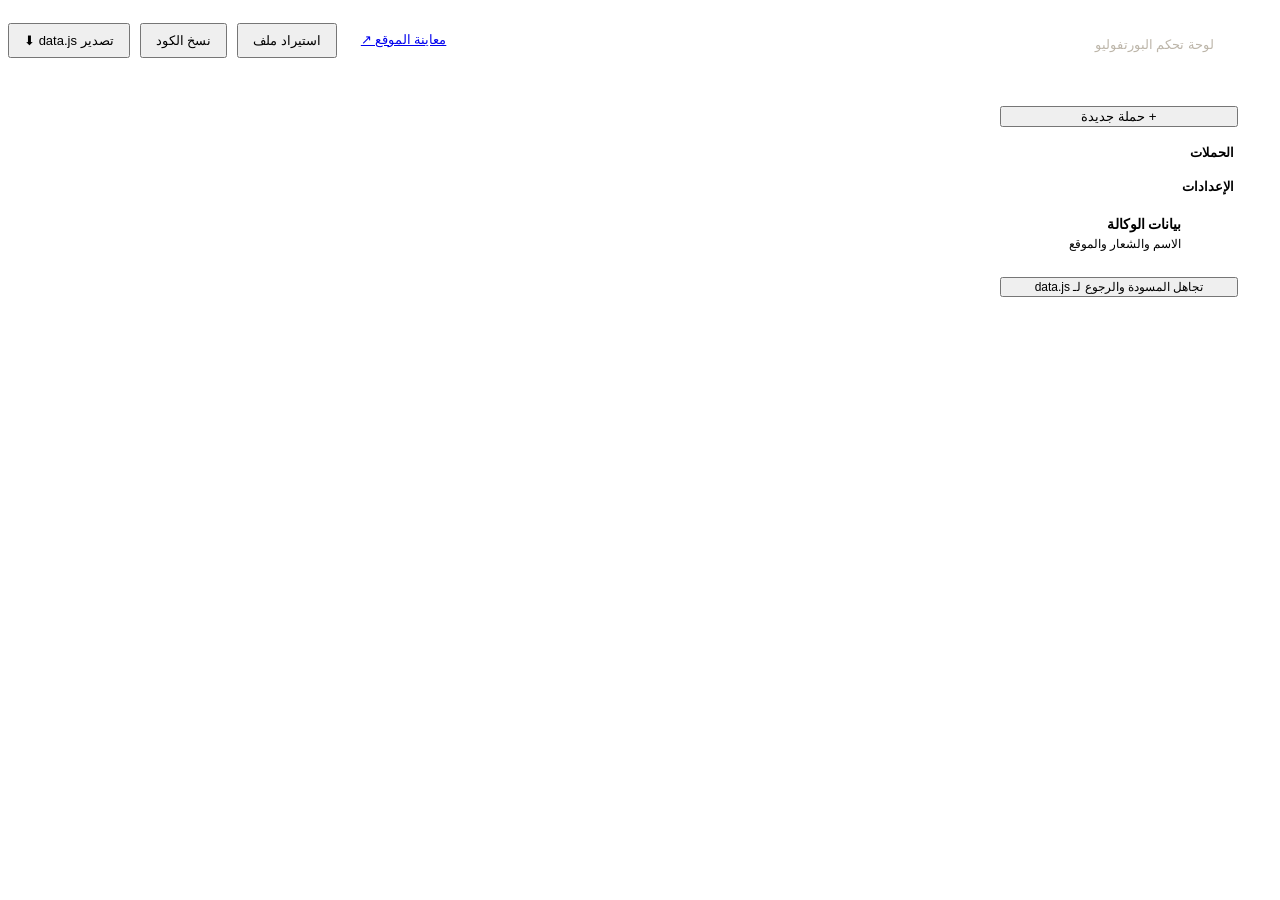
==== admin.html @ c46ef1b4 "Add files via upload" ====
<!DOCTYPE html>
<html lang="ar" dir="rtl">
<head>
<meta charset="utf-8">
<meta name="viewport" content="width=device-width, initial-scale=1">
<meta name="robots" content="noindex">
<title>لوحة تحكم البورتفوليو — ملاذ</title>
<link href="https://fonts.googleapis.com/css2?family=Alexandria:wght@400;600;800;900&family=IBM+Plex+Sans+Arabic:wght@400;500;600&display=swap" rel="stylesheet">
<link rel="stylesheet" href="assets/style.css">
<style>
body{background:var(--surface)}
.abar{position:sticky;top:0;z-index:30;background:var(--black);color:#fff}
.abar .wrap{display:flex;align-items:center;gap:10px;height:64px;flex-wrap:wrap;max-width:1500px}
.abar .logo{font-size:26px;color:#fff;margin-inline-end:auto}
.abar .logo small{font-family:var(--fb);font-weight:400;font-size:13px;color:#bdb6aa;margin-inline-start:10px}
.abar .btn{padding:8px 14px;font-size:13px}
.save{font-size:12px;color:#9be39c}
.lay{display:grid;grid-template-columns:270px minmax(0,1fr);gap:18px;max-width:1500px;margin:18px auto;padding:0 18px}
.ed{min-width:0}
.side,.ed{background:#fff;border:1px solid var(--line);border-radius:18px;padding:16px}
.side{align-self:start;position:sticky;top:82px;max-height:calc(100vh - 100px);overflow:auto}
.side h4{font-size:13px;color:var(--muted);margin:6px 4px 10px}
.citem{display:flex;align-items:center;gap:10px;padding:10px;border-radius:12px;cursor:pointer;border:1px solid transparent}
.citem:hover{background:var(--bg)}
.citem.on{border-color:var(--gold);background:var(--gold-l)}
.citem .blogo{width:36px;height:36px;border-radius:10px}
.citem .blogo span{font-size:16px}
.citem b{display:block;font-size:14px;line-height:1.3}
.citem small{color:var(--muted);font-size:12px}
.citem.hid{opacity:.5}
fieldset{border:0;margin-bottom:18px;min-width:0}
legend{font-family:var(--fd);font-weight:800;font-size:18px;margin-bottom:10px}
.fg{display:grid;grid-template-columns:repeat(auto-fill,minmax(220px,1fr));gap:12px}
label.f{display:flex;flex-direction:column;gap:5px;font-size:13px;color:var(--ink2)}
label.f.wide{grid-column:1/-1}
input.i,textarea.i,select.i{font:inherit;font-size:14px;border:1px solid var(--line2);border-radius:10px;padding:9px 11px;background:#fff;color:var(--ink);width:100%}
input.i:focus,textarea.i:focus{outline:2px solid var(--gold);border-color:var(--gold)}
textarea.i{min-height:80px;resize:vertical}
.ltr-i{direction:ltr;text-align:left}
.logo-up{display:flex;gap:12px;align-items:center}
.logo-up .blogo{width:72px;height:72px}
.hint{font-size:12px;color:var(--muted)}
.ctab{overflow:auto;border:1px solid var(--line);border-radius:12px}
.ctab table{font-size:13px}
.ctab th{background:var(--black);color:#ddd;cursor:default;font-size:12px;padding:9px 8px}
.ctab td{padding:5px 4px;border-top:1px solid var(--line)}
.ctab input{font:inherit;font-size:13px;border:1px solid transparent;border-radius:7px;padding:6px 7px;width:100%;background:transparent;min-width:60px}
.ctab input:hover{border-color:var(--line2)}
.ctab input:focus{border-color:var(--gold);background:#fff;outline:0}
.ctab input.url{min-width:250px;direction:ltr}
.ctab input.n{min-width:78px;direction:ltr;text-align:right}
.ctab input.u{min-width:120px;direction:ltr}
.ctab input.note{min-width:200px}
.ctab tr.dup td{background:#fff4e5}
.ic-b{border:0;background:none;width:28px;height:28px;border-radius:7px;color:var(--muted)}
.ic-b:hover{background:var(--bg);color:var(--ink)}
.ic-b.del:hover{background:#fde8e8;color:#c62828}
.row-acts{display:flex;gap:8px;flex-wrap:wrap;margin-top:12px}
.warn{background:#fff4e5;border:1px solid #f5c87a;color:#7a4d00;border-radius:12px;padding:10px 14px;font-size:13px;margin-bottom:12px}
.dlg{position:fixed;inset:0;background:rgba(0,0,0,.5);display:none;align-items:center;justify-content:center;z-index:60;padding:20px}
.dlg.open{display:flex}
.dlg .box{background:#fff;border-radius:18px;padding:22px;width:min(720px,100%);max-height:90vh;overflow:auto}
.dlg h3{margin-bottom:8px}
@media(max-width:900px){.lay{grid-template-columns:1fr}.side{position:static;max-height:none}}
</style>
</head>
<body>
<div class="abar"><div class="wrap">
  <div class="logo">مَلاذ<i>.</i><small>لوحة تحكم البورتفوليو</small></div>
  <span class="save" id="saved"></span>
  <a class="btn" href="index.html" target="_blank">معاينة الموقع ↗</a>
  <button class="btn" id="imp">استيراد ملف</button>
  <button class="btn" id="copy">نسخ الكود</button>
  <button class="btn gold" id="exp">تصدير data.js ⬇</button>
  <input type="file" id="impf" accept=".js,.json" hidden>
</div></div>

<div class="lay">
  <aside class="side">
    <button class="btn dark" id="add" style="width:100%;justify-content:center;margin-bottom:12px">+ حملة جديدة</button>
    <h4>الحملات</h4>
    <div id="clist"></div>
    <h4 style="margin-top:18px">الإعدادات</h4>
    <div class="citem" id="agencyItem"><div class="blogo" style="background:var(--black)"><span style="color:#fff">م</span></div><div><b>بيانات الوكالة</b><small>الاسم والشعار والموقع</small></div></div>
    <button class="btn" id="reset" style="width:100%;justify-content:center;margin-top:14px;font-size:12px">تجاهل المسودة والرجوع لـ data.js</button>
  </aside>
  <main class="ed" id="ed"></main>
</div>

<div class="dlg" id="bulk"><div class="box">
  <h3>إضافة تغطيات بالجملة</h3>
  <p class="hint">الصق لينكات (كل لينك في سطر، أو انسخ عمود من الشيت). أو الصق صفوف من الشيت بالترتيب ده:<br><span class="ltr">url · username · followers · views · likes · comments · saves · note</span></p>
  <textarea class="i ltr-i" id="bulkT" style="min-height:200px;margin:10px 0"></textarea>
  <div class="row-acts"><button class="btn gold" id="bulkOk">إضافة</button><button class="btn" id="bulkNo">إلغاء</button></div>
</div></div>

<script src="data.js"></script>
<script src="assets/core.js"></script>
<script>
(function(){
const M = MZ, E = M.esc;
let { data } = M.loadData();
data = JSON.parse(JSON.stringify(data));
data.agency = data.agency || {}; data.campaigns = data.campaigns || [];
let sel = data.campaigns.length ? 0 : -1;   // -1 = agency settings
const $ = s => document.querySelector(s);

/* ---------- persistence ---------- */
let tmr;
function save(){
  clearTimeout(tmr);
  tmr = setTimeout(()=>{
    try{ localStorage.setItem(M.DRAFT_KEY, JSON.stringify(data)); $("#saved").textContent = "✓ اتحفظ كمسودة " + new Date().toLocaleTimeString("en-GB",{hour:"2-digit",minute:"2-digit"}); }
    catch(e){ $("#saved").textContent = "⚠ المساحة امتلأت — صدّر الملف"; }
  }, 300);
}
function exportText(){
  return "/* بيانات بورتفوليو ملاذ — اتولّد من admin.html في " + new Date().toISOString().slice(0,10) + " */\nwindow.PORTFOLIO = " + JSON.stringify(data, null, 2) + ";\n";
}
$("#exp").onclick = () => {
  const b = new Blob([exportText()], {type:"text/javascript"});
  const a = document.createElement("a"); a.href = URL.createObjectURL(b); a.download = "data.js"; document.body.appendChild(a); a.click(); a.remove();
  setTimeout(()=>URL.revokeObjectURL(a.href), 2000);
};
$("#copy").onclick = () => navigator.clipboard.writeText(exportText()).then(()=>$("#saved").textContent="✓ اتنسخ الكود").catch(()=>alert("انسخ يدويًا من التصدير"));
$("#imp").onclick = () => $("#impf").click();
$("#impf").onchange = e => {
  const f = e.target.files[0]; if(!f) return;
  f.text().then(t=>{
    try{
      const j = t.trim().startsWith("{") ? JSON.parse(t) : JSON.parse(t.slice(t.indexOf("{"), t.lastIndexOf("}")+1));
      if(!j.campaigns) throw 0;
      data = j; sel = data.campaigns.length ? 0 : -1; save(); render();
    }catch(_){ alert("الملف مش بصيغة data.js صحيحة"); }
  });
};
$("#reset").onclick = () => { if(confirm("هتمسح كل التعديلات اللي مش متصدّرة. متأكد؟")){ try{localStorage.removeItem(M.DRAFT_KEY)}catch(e){} location.reload(); } };

/* ---------- helpers ---------- */
const slug = s => (String(s||"").toLowerCase().replace(/[^a-z0-9]+/g,"-").replace(/^-|-$/g,"") || "c") ;
function uniqId(base){ let id = slug(base), n = 2; while(data.campaigns.some(c=>c.id===id)) id = slug(base)+"-"+(n++); return id; }
const logoHTML = c => { const s = M.safeUrl(c.logo); return s ? `<div class="blogo"><img src="${E(s)}"></div>` : `<div class="blogo ph"><span>${E((c.brand||"?")[0].toUpperCase())}</span></div>`; };
function allUrls(){ const m = {}; data.campaigns.forEach((c,ci)=>(c.coverages||[]).forEach(v=>{ const k=normUrl(v.url); if(k){ (m[k]=m[k]||[]).push(c.brand||c.id); } })); return m; }
function normUrl(u){ const L = M.parseLink(u); return L.id ? L.platform+":"+L.id : (u||"").trim().replace(/\/+$/,"").toLowerCase(); }
function resizeImage(file){
  return new Promise((res,rej)=>{
    if(file.type === "image/svg+xml"){ const r = new FileReader(); r.onload=()=>res(r.result); r.onerror=rej; r.readAsDataURL(file); return; }
    const img = new Image(), url = URL.createObjectURL(file);
    img.onload = () => { const max = 320, s = Math.min(1, max/Math.max(img.width,img.height)); const cv = document.createElement("canvas"); cv.width = Math.round(img.width*s); cv.height = Math.round(img.height*s); cv.getContext("2d").drawImage(img,0,0,cv.width,cv.height); let d = cv.toDataURL("image/webp",.9); if(!d.startsWith("data:image/webp")) d = cv.toDataURL("image/png"); URL.revokeObjectURL(url); res(d); };
    img.onerror = rej; img.src = url;
  });
}

/* ---------- sidebar ---------- */
function renderSide(){
  $("#clist").innerHTML = data.campaigns.map((c,i)=>`<div class="citem ${i===sel?"on":""} ${c.hidden?"hid":""}" data-i="${i}">${logoHTML(c)}<div><b>${E(c.title||c.brand||"بدون اسم")}</b><small>${E(c.brand||"")} · ${(c.coverages||[]).length} تغطية${c.hidden?" · مخفية":""}</small></div></div>`).join("") || '<p class="hint" style="padding:8px">لا توجد حملات</p>';
  document.querySelectorAll("#clist .citem").forEach(el=>el.onclick=()=>{ sel = +el.dataset.i; render(); });
  $("#agencyItem").classList.toggle("on", sel===-1);
}
$("#agencyItem").onclick = () => { sel = -1; render(); };
$("#add").onclick = () => {
  const c = { id: uniqId("campaign"), brand:"", title:"حملة جديدة", type:"حملة مشاهير", logo:"", brandUrl:"", city:"", date:"", description:"", totals:null, coverages:[] };
  data.campaigns.unshift(c); sel = 0; save(); render();
  setTimeout(()=>{ const b = document.querySelector('[data-k="brand"]'); if(b) b.focus(); }, 50);
};

/* ---------- editors ---------- */
function field(k, label, val, opts={}){
  const t = opts.area ? `<textarea class="i" data-k="${k}">${E(val||"")}</textarea>` : `<input class="i ${opts.ltr?"ltr-i":""}" data-k="${k}" type="${opts.type||"text"}" value="${E(val??"")}" ${opts.list?`list="${opts.list}"`:""} placeholder="${E(opts.ph||"")}">`;
  return `<label class="f ${opts.wide?"wide":""}">${label}${t}${opts.hint?`<span class="hint">${opts.hint}</span>`:""}</label>`;
}
function renderAgency(){
  const a = data.agency;
  $("#ed").innerHTML = `<fieldset><legend>بيانات الوكالة</legend><div class="fg">
    ${field("name","اسم الوكالة",a.name)}${field("site","موقع الوكالة",a.site,{ltr:1})}
    ${field("slogan","الشعار",a.slogan,{wide:1})}${field("influencersPool","رقم قاعدة المؤثرين (يظهر في الرئيسية)",a.influencersPool,{ltr:1,ph:"+5000"})}
  </div></fieldset>`;
  $("#ed").querySelectorAll("[data-k]").forEach(inp=>inp.oninput=()=>{ a[inp.dataset.k] = inp.value; save(); });
}
function renderCampaign(){
  const c = data.campaigns[sel]; if(!c){ $("#ed").innerHTML = '<div class="empty">اختار حملة أو أضف واحدة جديدة.</div>'; return; }
  c.coverages = c.coverages || [];
  const t = c.totals || {};
  const dups = allUrls();
  const nd = c.coverages.filter(v=>{ const k=normUrl(v.url); return k && dups[k] && dups[k].length>1; }).length;
  $("#ed").innerHTML = `
  <div style="display:flex;justify-content:space-between;align-items:center;gap:10px;flex-wrap:wrap;margin-bottom:16px">
    <h2 style="font-size:24px">${E(c.title||c.brand||"حملة")}</h2>
    <div class="row-acts" style="margin:0">
      <a class="btn" href="index.html#c-${E(c.id)}" target="_blank">فتح صفحة الحملة ↗</a>
      <button class="btn" id="up">↑</button><button class="btn" id="dn">↓</button>
      <button class="btn" id="hide">${c.hidden?"إظهار":"إخفاء"}</button>
      <button class="btn" id="delc" style="color:#c62828">حذف الحملة</button>
    </div>
  </div>
  <fieldset><legend>البراند والحملة</legend>
    <div class="logo-up" style="margin-bottom:14px">${logoHTML(c)}
      <div style="display:flex;flex-direction:column;gap:6px;flex:1">
        <div style="display:flex;gap:8px;flex-wrap:wrap"><label class="btn" style="cursor:pointer">رفع لوجو البراند<input type="file" id="logoF" accept="image/*" hidden></label>${c.logo?'<button class="btn" id="logoX">إزالة</button>':""}</div>
        <input class="i ltr-i" id="logoP" placeholder="أو مسار ملف: logos/brand.png" value="${c.logo && !c.logo.startsWith("data:")?E(c.logo):""}">
        <span class="hint">اللوجو المرفوع يتحفظ جوه data.js (بيتصغّر تلقائيًا). PNG شفاف أو SVG أفضل.</span>
      </div></div>
    <div class="fg">
      ${field("brand","اسم البراند",c.brand)}
      ${field("title","عنوان الحملة",c.title,{hint:"حط الكلمة اللي عايزها بالذهبي بين نجمتين: إطلاق *حلاي كرانشي* في الرياض"})}
      ${field("type","نوع الحملة / الافتتاح",c.type,{list:"types"})}
      ${field("brandUrl","لينك البراند (موقع أو حساب)",c.brandUrl,{ltr:1,ph:"https://"})}
      ${field("city","المدينة / الفرع",c.city)}
      ${field("date","تاريخ الحملة",c.date,{type:"date"})}
      ${field("id","رابط الصفحة (id)",c.id,{ltr:1,hint:"يظهر في اللينك: #c-"+E(c.id)})}
      ${field("dataDate","تاريخ تحديث الأرقام",c.dataDate,{type:"date"})}
      <label class="f">هاشتاجات الشريط المتحرك<input class="i" data-arr="hashtags" value="${E((c.hashtags||[]).join("، "))}" placeholder="حلاي_كرانشي، حلاي_كافيه"></label>
      ${field("description","وصف الحملة",c.description,{area:1,wide:1})}
    </div>
    <datalist id="types"><option>حملة مشاهير</option><option>افتتاح فرع</option><option>إطلاق منتج</option><option>تغطية UGC</option><option>Brand Campaign</option><option>زيارات فروع</option></datalist>
  </fieldset>
  <fieldset><legend>ما تعلمناه للحملات القادمة <span class="hint" style="font-family:var(--fb);font-weight:400">(اختياري — لو فاضي الموقع بيطلّع ملاحظات تلقائية من الأرقام)</span></legend>
    <div class="fg">${[0,1,2].map(i=>{ const x=(c.insights||[])[i]||{}; return `<div style="display:flex;flex-direction:column;gap:6px"><input class="i" data-ins="${i}" data-f="title" value="${E(x.title||"")}" placeholder="عنوان الملاحظة ${i+1}"><textarea class="i" data-ins="${i}" data-f="body" placeholder="التفاصيل">${E(x.body||"")}</textarea></div>`; }).join("")}</div>
  </fieldset>
  <fieldset><legend>الأرقام الإجمالية <span class="hint" style="font-family:var(--fb);font-weight:400">(اختياري — لو سبتها فاضية بتتحسب من التغطيات)</span></legend>
    <div class="fg">${[["creators","عدد المؤثرين"],["views","المشاهدات"],["followers","المتابعين"],["likes","الإعجابات"],["comments","التعليقات"],["saves","الحفظ والمشاركة"]].map(([k,l])=>`<label class="f">${l}<input class="i ltr-i" data-t="${k}" inputmode="numeric" value="${t[k]??""}"></label>`).join("")}</div>
  </fieldset>
  <fieldset><legend>التغطيات (${c.coverages.length})</legend>
    ${nd?`<div class="warn">فيه ${nd} لينك متكرر في حملة تانية أو في نفس الحملة (متعلّم باللون البرتقالي) — راجعه.</div>`:""}
    <div class="ctab"><table><thead><tr><th>#</th><th>لينك التغطية</th><th>اليوزر</th><th>المنصات</th><th>التغطية</th><th>النوع</th><th>الموقع</th><th>متابعين</th><th>مشاهدات</th><th>لايكات</th><th>كومنتات</th><th>حفظ</th><th>فيديو MP4</th><th>ملاحظة</th><th></th></tr></thead>
    <tbody>${c.coverages.map((v,i)=>{ const k=normUrl(v.url); const d = k && dups[k] && dups[k].length>1; return `<tr data-i="${i}" class="${d?"dup":""}" title="${d?"متكرر في: "+E(dups[k].join("، ")):""}">
      <td class="num">${i+1}</td>
      <td><input class="url" data-c="url" value="${E(v.url||"")}" placeholder="https://www.tiktok.com/@user/video/…"></td>
      <td><input class="u" data-c="creator" value="${E(v.creator||"")}"></td>
      <td><input class="u" data-c="platforms" value="${E((v.platforms||[]).join(", "))}" placeholder="TikTok, Instagram"></td>
      <td><input class="u" data-c="formats" value="${E((v.formats||[]).join(", "))}" placeholder="Reel, Stories"></td>
      <td><input class="u" data-c="kind" value="${E(v.kind||"")}" placeholder="Visit"></td>
      <td><input class="u" data-c="location" value="${E(v.location||"")}"></td>
      ${["followers","views","likes","comments","saves"].map(k=>`<td><input class="n" data-c="${k}" inputmode="numeric" value="${v[k]??""}"></td>`).join("")}
      <td><input class="u" data-c="video" value="${E(v.video||"")}" placeholder="videos/x.mp4"></td>
      <td><input class="note" data-c="note" value="${E(v.note||"")}"></td>
      <td style="white-space:nowrap"><button class="ic-b" data-a="up" title="لفوق">↑</button><button class="ic-b del" data-a="del" title="حذف">✕</button></td></tr>`; }).join("")}</tbody></table></div>
    <div class="row-acts"><button class="btn dark" id="addRow">+ تغطية</button><button class="btn gold" id="bulkBtn">إضافة لينكات بالجملة</button></div>
    <p class="hint" style="margin-top:10px">الصق لينك تيك توك وهو بيطلّع اليوزر والمنصة لوحده. الفيديو بيشتغل جوه الموقع من لينك تيك توك أو إنستغرام أو يوتيوب، أو من ملف MP4 (حطه في فولدر videos واكتب مساره) — ملف MP4 بيدي أحسن تجربة.</p>
  </fieldset>`;

  const ed = $("#ed");
  ed.querySelectorAll("[data-k]").forEach(inp=>inp.oninput=()=>{
    const k = inp.dataset.k;
    if(k==="id"){ const v = slug(inp.value); if(v && !data.campaigns.some((x,j)=>j!==sel && x.id===v)) c.id = v; }
    else c[k] = inp.value;
    save(); if(k==="brand"||k==="title") renderSide();
  });
  ed.querySelectorAll("[data-arr]").forEach(inp=>inp.oninput=()=>{ c[inp.dataset.arr] = inp.value.split(/[,،]/).map(x=>x.trim().replace(/^#/,"")).filter(Boolean); save(); });
  ed.querySelectorAll("[data-ins]").forEach(inp=>inp.oninput=()=>{
    c.insights = c.insights || []; const i = +inp.dataset.ins; c.insights[i] = c.insights[i] || {title:"",body:""}; c.insights[i][inp.dataset.f] = inp.value;
    c.insights = c.insights.map(x=>x||{title:"",body:""}); if(c.insights.every(x=>!x.title&&!x.body)) delete c.insights; save();
  });
  ed.querySelectorAll("[data-t]").forEach(inp=>inp.oninput=()=>{
    const v = inp.value.replace(/[,\s]/g,""); c.totals = c.totals || {};
    if(v==="" || isNaN(+v)) delete c.totals[inp.dataset.t]; else c.totals[inp.dataset.t] = +v;
    if(!Object.keys(c.totals).length) c.totals = null; save();
  });
  $("#logoF").onchange = async e => { const f = e.target.files[0]; if(!f) return; try{ c.logo = await resizeImage(f); save(); render(); }catch(_){ alert("تعذّر قراءة الصورة"); } };
  $("#logoP").oninput = e => { c.logo = e.target.value.trim(); save(); renderSide(); };
  if($("#logoX")) $("#logoX").onclick = () => { c.logo = ""; save(); render(); };
  $("#up").onclick = () => { if(sel>0){ [data.campaigns[sel-1],data.campaigns[sel]]=[data.campaigns[sel],data.campaigns[sel-1]]; sel--; save(); render(); } };
  $("#dn").onclick = () => { if(sel<data.campaigns.length-1){ [data.campaigns[sel+1],data.campaigns[sel]]=[data.campaigns[sel],data.campaigns[sel+1]]; sel++; save(); render(); } };
  $("#hide").onclick = () => { c.hidden = !c.hidden; if(!c.hidden) delete c.hidden; save(); render(); };
  $("#delc").onclick = () => { if(confirm("حذف حملة «"+(c.title||c.brand)+"» نهائيًا؟")){ data.campaigns.splice(sel,1); sel = data.campaigns.length?0:-1; save(); render(); } };

  ed.querySelectorAll("tbody tr").forEach(tr=>{
    const v = c.coverages[+tr.dataset.i];
    tr.querySelectorAll("input[data-c]").forEach(inp=>{
      inp.oninput = () => {
        const k = inp.dataset.c, val = inp.value;
        if(["followers","views","likes","comments","saves"].includes(k)){ const n = val.replace(/[,\s]/g,""); v[k] = n===""||isNaN(+n) ? null : +n; }
        else if(k==="platforms"||k==="formats") v[k] = val.split(/[,،]/).map(s=>s.trim()).filter(Boolean);
        else v[k] = val.trim();
        save();
      };
      if(inp.dataset.c==="url") inp.onchange = () => {
        const L = M.parseLink(v.url);
        if(L.creator && !v.creator) v.creator = L.creator;
        if(L.platform && L.platform!=="Link" && !(v.platforms||[]).length) v.platforms = [L.platform];
        save(); render();
      };
    });
    tr.querySelector('[data-a="del"]').onclick = () => { c.coverages.splice(+tr.dataset.i,1); save(); render(); };
    tr.querySelector('[data-a="up"]').onclick = () => { const i=+tr.dataset.i; if(i>0){ [c.coverages[i-1],c.coverages[i]]=[c.coverages[i],c.coverages[i-1]]; save(); render(); } };
  });
  $("#addRow").onclick = () => { c.coverages.push({url:"",creator:"",platforms:[],formats:[],kind:"",location:"",followers:null,views:null,likes:null,comments:null,saves:null,video:"",note:""}); save(); render(); const r = ed.querySelectorAll("tbody tr"); r[r.length-1].querySelector("input").focus(); };
  $("#bulkBtn").onclick = () => { $("#bulkT").value=""; $("#bulk").classList.add("open"); $("#bulkT").focus(); };
}
$("#bulkNo").onclick = () => $("#bulk").classList.remove("open");
$("#bulkOk").onclick = () => {
  const c = data.campaigns[sel]; if(!c) return;
  const txt = $("#bulkT").value, num = s => { const n=(s||"").replace(/[,\s]/g,""); return n===""||isNaN(+n)?null:+n; };
  let added = 0;
  txt.split(/\r?\n/).forEach(line=>{
    if(!line.trim()) return;
    if(line.includes("\t")){
      const p = line.split("\t");
      const urlCell = p.find(x=>/^https?:\/\//i.test(x.trim()));
      if(!urlCell && !p[1]) return;
      const v = { url:(p[0]||"").trim(), creator:(p[1]||"").trim().replace(/^@/,""), followers:num(p[2]), views:num(p[3]), likes:num(p[4]), comments:num(p[5]), saves:num(p[6]), note:(p[7]||"").trim() };
      const L = M.parseLink(v.url); if(!v.creator) v.creator = L.creator; v.platforms = L.platform && L.platform!=="Link" ? [L.platform] : [];
      c.coverages.push(v); added++;
    } else {
      (line.match(/https?:\/\/[^\s,]+/g)||[]).forEach(u=>{ u = u.replace(/\/{2,}$/,"/"); const L = M.parseLink(u); c.coverages.push({url:u, creator:L.creator||"", platforms:L.platform&&L.platform!=="Link"?[L.platform]:[]}); added++; });
    }
  });
  $("#bulk").classList.remove("open"); save(); render();
  $("#saved").textContent = "✓ اتضاف " + added + " تغطية";
};

function render(){ renderSide(); if(sel===-1) renderAgency(); else renderCampaign(); }
render();
})();
</script>
</body>
</html>
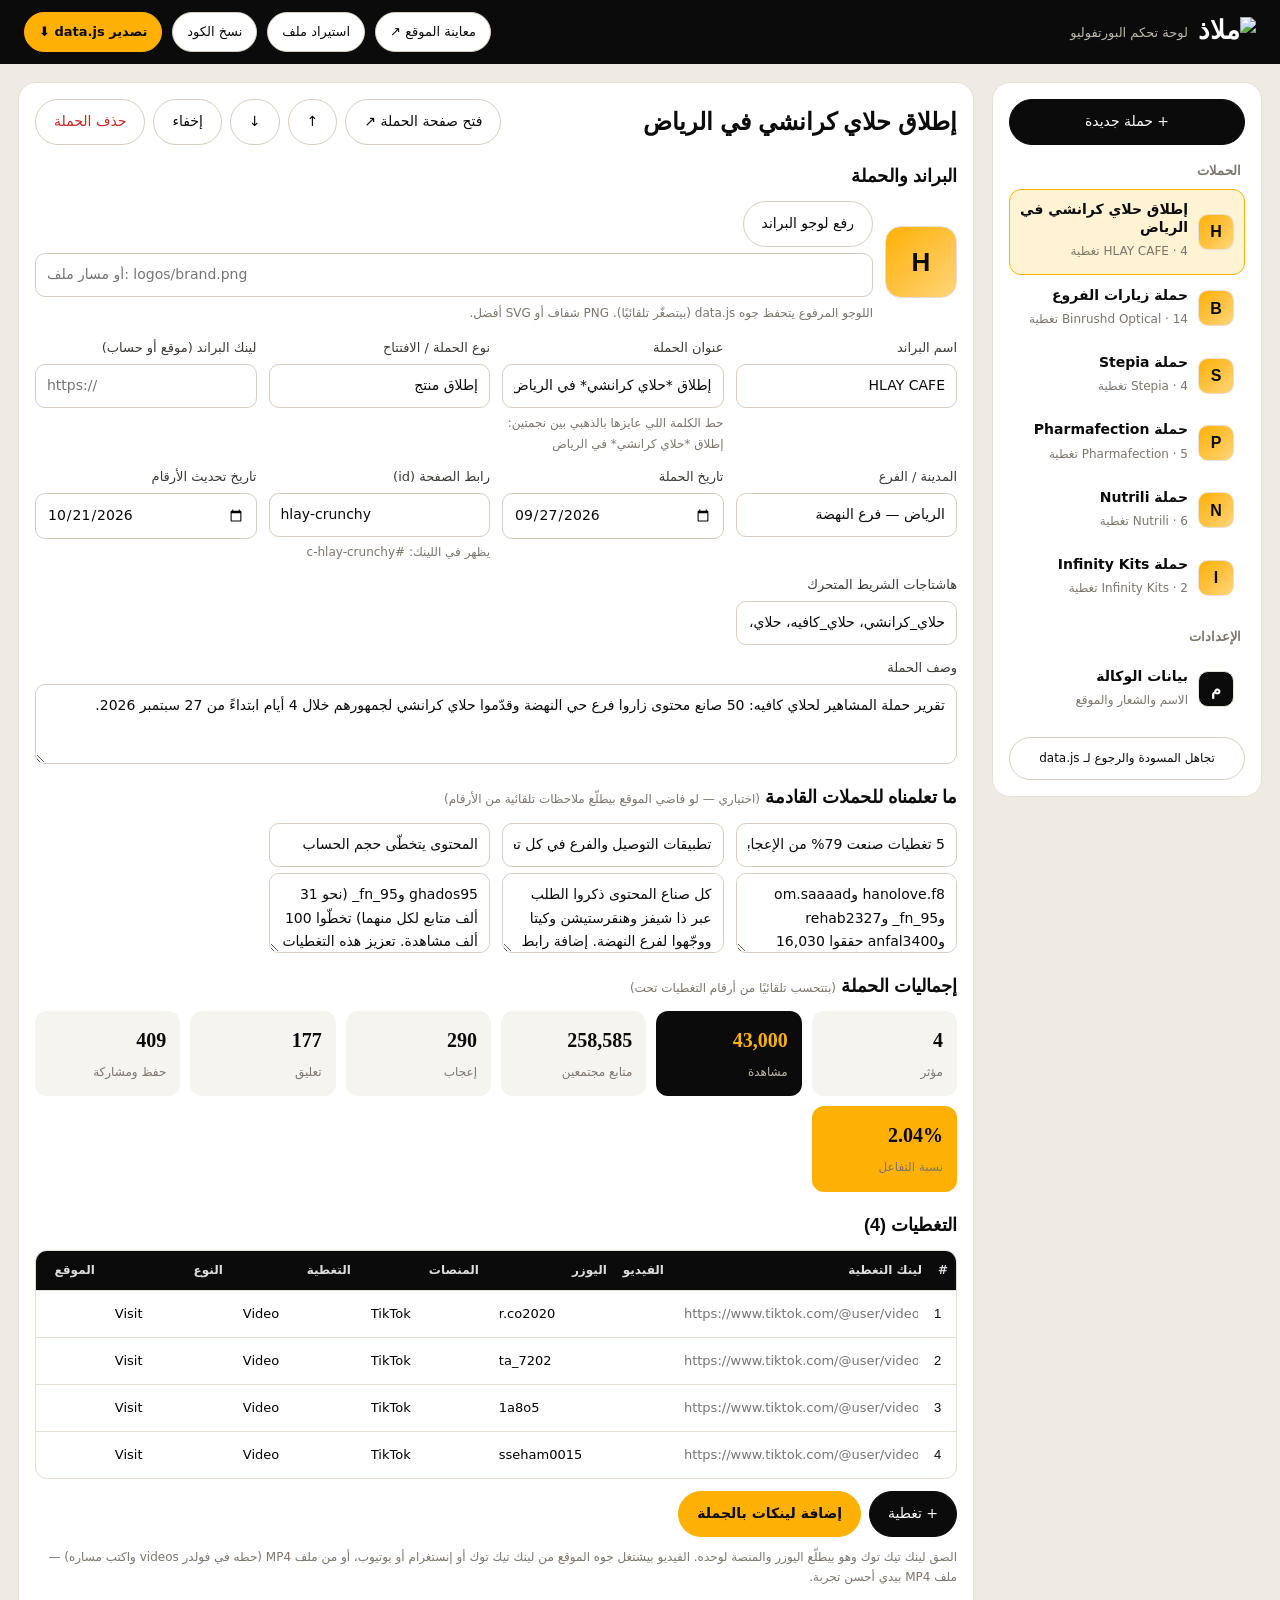
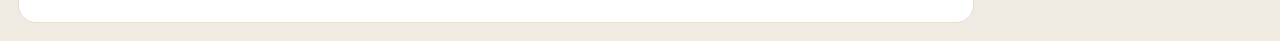
==== commit 7cea2fc4: "Add files via upload" ====
--- a/admin.html
+++ b/admin.html
@@ -61,12 +61,22 @@
 .dlg.open{display:flex}
 .dlg .box{background:#fff;border-radius:18px;padding:22px;width:min(720px,100%);max-height:90vh;overflow:auto}
 .dlg h3{margin-bottom:8px}
+.sumg{display:grid;grid-template-columns:repeat(auto-fill,minmax(130px,1fr));gap:10px}
+.sb{background:var(--bg);border-radius:12px;padding:12px 14px}
+.sb b{display:block;font-family:"Alexandria";font-size:20px;font-weight:800;direction:ltr;text-align:right}
+.sb span{font-size:12px;color:var(--muted)}
+.sb.dk{background:var(--black);color:#fff}.sb.dk b{color:var(--gold)}.sb.dk span{color:#bdb6aa}
+.sb.gd{background:var(--gold)}
+.ls{display:inline-block;font-size:11.5px;font-weight:600;padding:3px 8px;border-radius:99px;white-space:nowrap}
+.ls.ok{background:var(--green-l);color:var(--green-d)}
+.ls.warn{background:#f3efe6;color:#6b665e}
+.ls.bad{background:#fde8e8;color:#c62828}
 @media(max-width:900px){.lay{grid-template-columns:1fr}.side{position:static;max-height:none}}
 </style>
 </head>
 <body>
 <div class="abar"><div class="wrap">
-  <div class="logo">مَلاذ<i>.</i><small>لوحة تحكم البورتفوليو</small></div>
+  <div class="logo" style="display:flex;align-items:center"><img src="assets/malaz-white.png" alt="ملاذ" style="height:30px"><small>لوحة تحكم البورتفوليو</small></div>
   <span class="save" id="saved"></span>
   <a class="btn" href="index.html" target="_blank">معاينة الموقع ↗</a>
   <button class="btn" id="imp">استيراد ملف</button>
@@ -102,6 +112,7 @@
 let { data } = M.loadData();
 data = JSON.parse(JSON.stringify(data));
 data.agency = data.agency || {}; data.campaigns = data.campaigns || [];
+data.campaigns.forEach(c => delete c.totals);
 let sel = data.campaigns.length ? 0 : -1;   // -1 = agency settings
 const $ = s => document.querySelector(s);
 
@@ -151,15 +162,51 @@
   });
 }
 
+/* ---------- links ---------- */
+function cleanUrl(u){
+  u = (u||"").trim(); if(!u) return u;
+  try{ const x = new URL(u); if(/instagram\.com$/.test(x.hostname.replace(/^www\./,""))) { x.search=""; } if(/tiktok\.com$/.test(x.hostname.replace(/^www\./,"")) && /\/video\/|\/photo\//.test(x.pathname)) x.search=""; u = x.toString().replace(/\/{2,}$/,"/"); }catch(e){}
+  return u;
+}
+function fillFromLink(v){
+  const L = M.parseLink(v.url);
+  if(L.creator && !v.creator) v.creator = L.creator;
+  if(L.platform && L.platform!=="Link" && !(v.platforms||[]).length) v.platforms = [L.platform];
+}
+const isShortTT = u => { const L = M.parseLink(u); return L.platform==="TikTok" && !L.id; };
+async function resolveShort(v){
+  if(!isShortTT(v.url)) return false;
+  try{
+    const r = await fetch("https://www.tiktok.com/oembed?url="+encodeURIComponent(v.url));
+    const j = await r.json();
+    if(j && j.embed_product_id){
+      const user = j.author_unique_id || (j.author_url||"").split("@")[1] || "";
+      v.url = "https://www.tiktok.com/@"+user+"/video/"+j.embed_product_id;
+      if(!v.creator && user) v.creator = user;
+      return true;
+    }
+  }catch(e){}
+  return false;
+}
+function linkStatus(v){
+  if(v.video) return '<span class="ls ok">▶ MP4</span>';
+  if(!v.url) return "";
+  const L = M.parseLink(v.url);
+  if((L.platform==="TikTok"||L.platform==="Instagram"||L.platform==="YouTube") && L.id) return '<span class="ls ok" title="الفيديو هيشتغل جوه الموقع">▶ جوه الموقع</span>';
+  if(L.platform==="TikTok") return '<span class="ls bad" title="لينك مختصر: افتحه في المتصفح وانسخ اللينك الكامل اللي فيه /video/">⚠ لينك مختصر</span>';
+  if(L.platform==="Instagram" && L.kind==="story") return '<span class="ls warn" title="الستوري مالهاش تضمين — هتفتح في إنستغرام">↗ ستوري</span>';
+  return '<span class="ls warn" title="مش هيتعرض جوه الموقع — هيفتح في صفحة المنصة">↗ برا الموقع</span>';
+}
+
 /* ---------- sidebar ---------- */
 function renderSide(){
-  $("#clist").innerHTML = data.campaigns.map((c,i)=>`<div class="citem ${i===sel?"on":""} ${c.hidden?"hid":""}" data-i="${i}">${logoHTML(c)}<div><b>${E(c.title||c.brand||"بدون اسم")}</b><small>${E(c.brand||"")} · ${(c.coverages||[]).length} تغطية${c.hidden?" · مخفية":""}</small></div></div>`).join("") || '<p class="hint" style="padding:8px">لا توجد حملات</p>';
+  $("#clist").innerHTML = data.campaigns.map((c,i)=>`<div class="citem ${i===sel?"on":""} ${c.hidden?"hid":""}" data-i="${i}">${logoHTML(c)}<div><b>${E((c.title||c.brand||"بدون اسم").replace(/\*/g,""))}</b><small>${E(c.brand||"")} · ${(c.coverages||[]).length} تغطية${c.hidden?" · مخفية":""}</small></div></div>`).join("") || '<p class="hint" style="padding:8px">لا توجد حملات</p>';
   document.querySelectorAll("#clist .citem").forEach(el=>el.onclick=()=>{ sel = +el.dataset.i; render(); });
   $("#agencyItem").classList.toggle("on", sel===-1);
 }
 $("#agencyItem").onclick = () => { sel = -1; render(); };
 $("#add").onclick = () => {
-  const c = { id: uniqId("campaign"), brand:"", title:"حملة جديدة", type:"حملة مشاهير", logo:"", brandUrl:"", city:"", date:"", description:"", totals:null, coverages:[] };
+  const c = { id: uniqId("campaign"), brand:"", title:"حملة جديدة", type:"حملة مشاهير", logo:"", brandUrl:"", city:"", date:"", description:"", coverages:[] };
   data.campaigns.unshift(c); sel = 0; save(); render();
   setTimeout(()=>{ const b = document.querySelector('[data-k="brand"]'); if(b) b.focus(); }, 50);
 };
@@ -180,12 +227,11 @@
 function renderCampaign(){
   const c = data.campaigns[sel]; if(!c){ $("#ed").innerHTML = '<div class="empty">اختار حملة أو أضف واحدة جديدة.</div>'; return; }
   c.coverages = c.coverages || [];
-  const t = c.totals || {};
   const dups = allUrls();
   const nd = c.coverages.filter(v=>{ const k=normUrl(v.url); return k && dups[k] && dups[k].length>1; }).length;
   $("#ed").innerHTML = `
   <div style="display:flex;justify-content:space-between;align-items:center;gap:10px;flex-wrap:wrap;margin-bottom:16px">
-    <h2 style="font-size:24px">${E(c.title||c.brand||"حملة")}</h2>
+    <h2 style="font-size:24px">${E((c.title||c.brand||"حملة").replace(/\*/g,""))}</h2>
     <div class="row-acts" style="margin:0">
       <a class="btn" href="index.html#c-${E(c.id)}" target="_blank">فتح صفحة الحملة ↗</a>
       <button class="btn" id="up">↑</button><button class="btn" id="dn">↓</button>
@@ -217,15 +263,16 @@
   <fieldset><legend>ما تعلمناه للحملات القادمة <span class="hint" style="font-family:var(--fb);font-weight:400">(اختياري — لو فاضي الموقع بيطلّع ملاحظات تلقائية من الأرقام)</span></legend>
     <div class="fg">${[0,1,2].map(i=>{ const x=(c.insights||[])[i]||{}; return `<div style="display:flex;flex-direction:column;gap:6px"><input class="i" data-ins="${i}" data-f="title" value="${E(x.title||"")}" placeholder="عنوان الملاحظة ${i+1}"><textarea class="i" data-ins="${i}" data-f="body" placeholder="التفاصيل">${E(x.body||"")}</textarea></div>`; }).join("")}</div>
   </fieldset>
-  <fieldset><legend>الأرقام الإجمالية <span class="hint" style="font-family:var(--fb);font-weight:400">(اختياري — لو سبتها فاضية بتتحسب من التغطيات)</span></legend>
-    <div class="fg">${[["creators","عدد المؤثرين"],["views","المشاهدات"],["followers","المتابعين"],["likes","الإعجابات"],["comments","التعليقات"],["saves","الحفظ والمشاركة"]].map(([k,l])=>`<label class="f">${l}<input class="i ltr-i" data-t="${k}" inputmode="numeric" value="${t[k]??""}"></label>`).join("")}</div>
+  <fieldset><legend>إجماليات الحملة <span class="hint" style="font-family:var(--fb);font-weight:400">(بتتحسب تلقائيًا من أرقام التغطيات تحت)</span></legend>
+    <div class="sumg" id="sum"></div>
   </fieldset>
   <fieldset><legend>التغطيات (${c.coverages.length})</legend>
     ${nd?`<div class="warn">فيه ${nd} لينك متكرر في حملة تانية أو في نفس الحملة (متعلّم باللون البرتقالي) — راجعه.</div>`:""}
-    <div class="ctab"><table><thead><tr><th>#</th><th>لينك التغطية</th><th>اليوزر</th><th>المنصات</th><th>التغطية</th><th>النوع</th><th>الموقع</th><th>متابعين</th><th>مشاهدات</th><th>لايكات</th><th>كومنتات</th><th>حفظ</th><th>فيديو MP4</th><th>ملاحظة</th><th></th></tr></thead>
+    <div class="ctab"><table><thead><tr><th>#</th><th>لينك التغطية</th><th>الفيديو</th><th>اليوزر</th><th>المنصات</th><th>التغطية</th><th>النوع</th><th>الموقع</th><th>متابعين</th><th>مشاهدات</th><th>لايكات</th><th>كومنتات</th><th>حفظ</th><th>فيديو MP4</th><th>ملاحظة</th><th></th></tr></thead>
     <tbody>${c.coverages.map((v,i)=>{ const k=normUrl(v.url); const d = k && dups[k] && dups[k].length>1; return `<tr data-i="${i}" class="${d?"dup":""}" title="${d?"متكرر في: "+E(dups[k].join("، ")):""}">
       <td class="num">${i+1}</td>
       <td><input class="url" data-c="url" value="${E(v.url||"")}" placeholder="https://www.tiktok.com/@user/video/…"></td>
+      <td class="stc">${linkStatus(v)}</td>
       <td><input class="u" data-c="creator" value="${E(v.creator||"")}"></td>
       <td><input class="u" data-c="platforms" value="${E((v.platforms||[]).join(", "))}" placeholder="TikTok, Instagram"></td>
       <td><input class="u" data-c="formats" value="${E((v.formats||[]).join(", "))}" placeholder="Reel, Stories"></td>
@@ -251,11 +298,12 @@
     c.insights = c.insights || []; const i = +inp.dataset.ins; c.insights[i] = c.insights[i] || {title:"",body:""}; c.insights[i][inp.dataset.f] = inp.value;
     c.insights = c.insights.map(x=>x||{title:"",body:""}); if(c.insights.every(x=>!x.title&&!x.body)) delete c.insights; save();
   });
-  ed.querySelectorAll("[data-t]").forEach(inp=>inp.oninput=()=>{
-    const v = inp.value.replace(/[,\s]/g,""); c.totals = c.totals || {};
-    if(v==="" || isNaN(+v)) delete c.totals[inp.dataset.t]; else c.totals[inp.dataset.t] = +v;
-    if(!Object.keys(c.totals).length) c.totals = null; save();
-  });
+  const updSum = () => {
+    const { s:st } = M.campStats(c);
+    const box = (v,l,cls="") => `<div class="sb ${cls}"><b class="num">${v}</b><span>${l}</span></div>`;
+    $("#sum").innerHTML = box(M.fmt(st.creators),"مؤثر") + box(M.fmt(st.views),"مشاهدة","dk") + box(M.fmt(st.followers),"متابع مجتمعين") + box(M.fmt(st.likes),"إعجاب") + box(M.fmt(st.comments),"تعليق") + box(M.fmt(st.saves),"حفظ ومشاركة") + box(M.pct(st.er),"نسبة التفاعل","gd");
+  };
+  updSum();
   $("#logoF").onchange = async e => { const f = e.target.files[0]; if(!f) return; try{ c.logo = await resizeImage(f); save(); render(); }catch(_){ alert("تعذّر قراءة الصورة"); } };
   $("#logoP").oninput = e => { c.logo = e.target.value.trim(); save(); renderSide(); };
   if($("#logoX")) $("#logoX").onclick = () => { c.logo = ""; save(); render(); };
@@ -272,12 +320,12 @@
         if(["followers","views","likes","comments","saves"].includes(k)){ const n = val.replace(/[,\s]/g,""); v[k] = n===""||isNaN(+n) ? null : +n; }
         else if(k==="platforms"||k==="formats") v[k] = val.split(/[,،]/).map(s=>s.trim()).filter(Boolean);
         else v[k] = val.trim();
-        save();
+        save(); if(["followers","views","likes","comments","saves","creator"].includes(k)) updSum();
       };
-      if(inp.dataset.c==="url") inp.onchange = () => {
-        const L = M.parseLink(v.url);
-        if(L.creator && !v.creator) v.creator = L.creator;
-        if(L.platform && L.platform!=="Link" && !(v.platforms||[]).length) v.platforms = [L.platform];
+      if(inp.dataset.c==="url") inp.onchange = async () => {
+        v.url = cleanUrl(v.url);
+        await resolveShort(v);
+        fillFromLink(v);
         save(); render();
       };
     });
@@ -288,7 +336,7 @@
   $("#bulkBtn").onclick = () => { $("#bulkT").value=""; $("#bulk").classList.add("open"); $("#bulkT").focus(); };
 }
 $("#bulkNo").onclick = () => $("#bulk").classList.remove("open");
-$("#bulkOk").onclick = () => {
+$("#bulkOk").onclick = async () => {
   const c = data.campaigns[sel]; if(!c) return;
   const txt = $("#bulkT").value, num = s => { const n=(s||"").replace(/[,\s]/g,""); return n===""||isNaN(+n)?null:+n; };
   let added = 0;
@@ -305,8 +353,13 @@
       (line.match(/https?:\/\/[^\s,]+/g)||[]).forEach(u=>{ u = u.replace(/\/{2,}$/,"/"); const L = M.parseLink(u); c.coverages.push({url:u, creator:L.creator||"", platforms:L.platform&&L.platform!=="Link"?[L.platform]:[]}); added++; });
     }
   });
-  $("#bulk").classList.remove("open"); save(); render();
-  $("#saved").textContent = "✓ اتضاف " + added + " تغطية";
+  $("#bulk").classList.remove("open");
+  c.coverages.forEach(v=>{ v.url = cleanUrl(v.url); });
+  const shorts = c.coverages.filter(v=>isShortTT(v.url));
+  let fixed = 0; for(const v of shorts){ if(await resolveShort(v)) fixed++; fillFromLink(v); }
+  save(); render();
+  const left = shorts.length - fixed;
+  setTimeout(()=>{ $("#saved").textContent = "✓ اتضاف " + added + " تغطية" + (left?` — ${left} لينك مختصر محتاج تنسخ لينكه الكامل`:""); }, 400);
 };
 
 function render(){ renderSide(); if(sel===-1) renderAgency(); else renderCampaign(); }
--- a/assets/style.css
+++ b/assets/style.css
@@ -0,0 +1,429 @@
+/* ===== Malaz Portfolio — identity: off-white, black, gold #ffb004, green #629e63 ===== */
+/* لو عندك ملفات خط ثمانية حطها في fonts/ بنفس الأسماء وهتشتغل تلقائيًا */
+@font-face{font-family:"Thmanyah";src:url("../fonts/thmanyah-bold.woff2") format("woff2");font-weight:700 900;font-display:swap}
+@font-face{font-family:"Azer";src:url("../fonts/29lt-azer.woff2") format("woff2");font-weight:400 600;font-display:swap}
+
+:root{
+  --bg:#f6f4ef; --surface:#efebe2; --card:#fff; --line:#e6e0d4; --line2:#d6cebe;
+  --ink:#0b0b0b; --ink2:#3d3a35; --muted:#7c766c;
+  --gold:#ffb004; --gold-d:#8a6200; --gold-l:#fff3d4;
+  --green:#629e63; --green-d:#4f8a50; --green-l:#eef5ee;
+  --black:#0b0b0b; --r:20px;
+  --fd:"Thmanyah","Alexandria",sans-serif;
+  --fb:"Azer","IBM Plex Sans Arabic",system-ui,sans-serif;
+}
+*{box-sizing:border-box;margin:0;padding:0}
+html{scroll-behavior:smooth}
+body{background:var(--bg);color:var(--ink);font-family:var(--fb);line-height:1.7;-webkit-font-smoothing:antialiased}
+h1,h2,h3,h4{font-family:var(--fd);line-height:1.25}
+a{color:inherit}
+button{font:inherit;cursor:pointer}
+.num{font-family:"Alexandria",sans-serif;font-variant-numeric:tabular-nums;direction:ltr;unicode-bidi:isolate}
+.ltr{direction:ltr;unicode-bidi:isolate}
+.wrap{max-width:1240px;margin:0 auto;padding:0 24px}
+.logo{font-family:var(--fd);font-weight:900;line-height:1}
+.logo i{font-style:normal;color:var(--gold)}
+
+/* ---------- header ---------- */
+.top{position:sticky;top:0;z-index:40;background:rgba(246,244,239,.86);backdrop-filter:blur(14px);border-bottom:1px solid var(--line)}
+.top .wrap{display:flex;align-items:center;justify-content:space-between;height:68px;gap:16px}
+.top .logo{font-size:30px;text-decoration:none}
+.top nav{display:flex;gap:6px;align-items:center}
+.top nav a{text-decoration:none;font-size:14px;padding:7px 14px;border-radius:99px;color:var(--ink2);transition:.2s}
+.top nav a:hover,.top nav a.on{background:var(--black);color:#fff}
+.top nav a.cta{background:var(--gold);color:var(--black);font-weight:600}
+.draft-bar{background:var(--gold);color:var(--black);font-size:13px;text-align:center;padding:6px 12px}
+.draft-bar a{font-weight:700}
+
+/* ---------- generic ---------- */
+.eyebrow{display:inline-flex;align-items:center;gap:10px;color:var(--green-d);font-weight:700;font-size:13px;letter-spacing:.5px}
+.eyebrow::before{content:"";width:34px;height:2px;background:var(--green)}
+.badge{display:inline-flex;align-items:center;gap:6px;font-size:12px;font-weight:600;padding:3px 10px;border-radius:99px;background:var(--green-l);color:var(--green-d);white-space:nowrap}
+.badge.gold{background:var(--gold-l);color:var(--gold-d)}
+.badge.dark{background:var(--black);color:#fff}
+.badge.line{background:#fff;border:1px solid var(--line2);color:var(--ink2)}
+.pf{display:inline-flex;align-items:center;font-size:11.5px;font-weight:700;padding:3px 9px;border-radius:7px;color:#fff;white-space:nowrap;letter-spacing:.2px}
+.pf-TikTok{background:#111}
+.pf-Instagram{background:linear-gradient(45deg,#f09433,#dc2743 50%,#8a3ab9)}
+.pf-Snapchat{background:#fffc00;color:#111}
+.pf-YouTube{background:#e62117}
+.pf-X{background:#000}
+.pf-Link{background:#6b665e}
+.btn{display:inline-flex;align-items:center;gap:8px;border:1px solid var(--line2);background:#fff;color:var(--ink);padding:10px 18px;border-radius:99px;font-size:14px;text-decoration:none;transition:.2s}
+.btn:hover{transform:translateY(-2px);box-shadow:0 8px 20px rgba(0,0,0,.06)}
+.btn.dark{background:var(--black);color:#fff;border-color:var(--black)}
+.btn.gold{background:var(--gold);border-color:var(--gold);color:var(--black);font-weight:600}
+.empty{padding:60px 20px;text-align:center;color:var(--muted)}
+
+/* ---------- home hero ---------- */
+.hero{padding:72px 0 40px;background:radial-gradient(900px 400px at 85% 0%,rgba(98,158,99,.14),transparent 70%),radial-gradient(700px 360px at 10% 20%,rgba(255,176,4,.12),transparent 70%)}
+.hero h1{font-size:clamp(40px,6.5vw,84px);font-weight:900;margin:16px 0 12px;letter-spacing:-.5px}
+.hero h1 em{font-style:normal;color:var(--green)}
+.hero h1 em::after{content:"";display:block;width:84px;height:7px;border-radius:4px;background:var(--gold);margin-top:14px}
+.hero p.lead{color:var(--ink2);font-size:18px;max-width:640px}
+.kpis{display:grid;grid-template-columns:repeat(4,1fr);gap:14px;margin-top:40px}
+.kpi{background:var(--card);border:1px solid var(--line);border-radius:var(--r);padding:22px;transition:.3s}
+.kpi:hover{transform:translateY(-4px);box-shadow:0 16px 36px rgba(0,0,0,.06)}
+.kpi .v{font-family:"Alexandria";font-size:clamp(26px,3.2vw,38px);font-weight:800;direction:ltr;text-align:right}
+.kpi .l{color:var(--muted);font-size:14px}
+.kpi.hl{background:var(--black);border-color:var(--black);color:#fff}
+.kpi.hl .v{color:var(--gold)}
+.kpi.hl .l{color:#bdb6aa}
+.kpi.g .v{color:var(--green-d)}
+
+/* why */
+.why{margin:30px 0 10px;background:var(--card);border:1px solid var(--line);border-radius:var(--r);padding:30px;display:grid;grid-template-columns:1.3fr 1fr;gap:30px;align-items:center}
+.why h2{font-size:26px;margin:10px 0}
+.why p{color:var(--ink2)}
+.steps{display:flex;flex-direction:column;gap:10px}
+.step{border:1px solid var(--line);border-radius:14px;padding:14px 18px;transition:.25s}
+.step:hover{border-color:var(--green);background:var(--green-l)}
+.step small{display:block;color:var(--green-d);font-size:11px;letter-spacing:1px;font-weight:700}
+.step b{font-weight:600}
+
+/* campaigns list */
+.sec{padding:50px 0 30px}
+.sec-h{display:flex;justify-content:space-between;align-items:flex-end;gap:20px;flex-wrap:wrap;margin-bottom:22px}
+.sec-h h2{font-size:clamp(28px,3.6vw,42px);font-weight:900}
+.sec-h h2 em{font-style:normal;color:var(--green)}
+.tools{display:flex;gap:10px;flex-wrap:wrap;align-items:center;margin-bottom:18px}
+.search{flex:1;min-width:240px;display:flex;align-items:center;gap:10px;background:#fff;border:1px solid var(--line);border-radius:14px;padding:0 16px}
+.search input{flex:1;border:0;outline:0;background:none;font:inherit;padding:14px 0;color:var(--ink)}
+.chip{border:1px solid var(--line2);background:#fff;color:var(--ink2);padding:8px 15px;border-radius:99px;font-size:13.5px;transition:.2s}
+.chip.on,.chip:hover{background:var(--black);border-color:var(--black);color:#fff}
+.clist{display:flex;flex-direction:column;gap:12px}
+.crow{display:grid;grid-template-columns:64px 1fr auto 24px;gap:18px;align-items:center;background:#fff;border:1px solid var(--line);border-radius:var(--r);padding:16px 20px;text-decoration:none;transition:.25s}
+.crow:hover{border-color:var(--gold);transform:translateX(-4px);box-shadow:0 14px 32px rgba(0,0,0,.06)}
+.blogo{width:64px;height:64px;border-radius:16px;border:1px solid var(--line);background:#fff;display:grid;place-items:center;overflow:hidden;flex:none}
+.blogo img{width:100%;height:100%;object-fit:contain;padding:6px}
+.blogo span{font-family:var(--fd);font-weight:900;font-size:26px;color:var(--black)}
+.blogo.ph{background:linear-gradient(135deg,var(--gold),#ffd47a)}
+.crow h3{font-size:19px;margin:3px 0 2px}
+.crow .meta{color:var(--muted);font-size:13px}
+.crow .side{display:flex;gap:8px;align-items:center;flex-wrap:wrap;justify-content:flex-end}
+.crow .arr{color:var(--muted);font-size:20px;transition:.2s}
+.crow:hover .arr{color:var(--ink);transform:translateX(-4px)}
+
+/* ---------- campaign page ---------- */
+.chead{padding:40px 0 10px}
+.back{display:inline-flex;gap:8px;align-items:center;color:var(--muted);text-decoration:none;font-size:14px;margin-bottom:22px}
+.back:hover{color:var(--ink)}
+.cbar{background:var(--black);color:#fff;border-radius:28px;padding:34px;display:grid;grid-template-columns:auto 1fr auto;gap:26px;align-items:center;position:relative;overflow:hidden}
+.cbar::before{content:"";position:absolute;width:520px;height:520px;border-radius:50%;background:radial-gradient(circle,rgba(255,176,4,.28),transparent 60%);left:-160px;top:-260px}
+.cbar::after{content:"";position:absolute;width:520px;height:520px;border-radius:50%;background:radial-gradient(circle,rgba(98,158,99,.3),transparent 60%);right:-200px;bottom:-320px}
+.cbar>*{position:relative;z-index:1}
+.cbar .blogo{width:110px;height:110px;border-radius:26px;border:0}
+.cbar .blogo span{font-size:44px}
+.cbar h1{font-size:clamp(28px,4vw,48px);font-weight:900;margin:6px 0}
+.cbar .sub{color:#cfc9be}
+.cbar .acts{display:flex;flex-direction:column;gap:10px}
+.cbar .btn{background:#1d1d1d;color:#fff;border-color:#333}
+.cbar .btn.gold{background:var(--gold);color:var(--black);border-color:var(--gold)}
+.cbar .tags{display:flex;gap:8px;flex-wrap:wrap;margin-top:10px}
+.ckpis{display:grid;grid-template-columns:repeat(auto-fill,minmax(160px,1fr));gap:12px;margin-top:16px}
+.ckpis .kpi{padding:18px}
+.ckpis .kpi .v{font-size:28px}
+.desc{margin-top:18px;color:var(--ink2);font-size:16px;max-width:820px}
+
+.vbar{display:flex;justify-content:space-between;align-items:center;gap:12px;flex-wrap:wrap;margin:34px 0 18px}
+.seg{display:inline-flex;background:#fff;border:1px solid var(--line);border-radius:99px;padding:4px}
+.seg button{border:0;background:none;padding:8px 16px;border-radius:99px;color:var(--ink2);font-size:14px}
+.seg button.on{background:var(--black);color:#fff}
+select.sel{font:inherit;font-size:14px;border:1px solid var(--line2);background:#fff;border-radius:99px;padding:8px 14px;color:var(--ink)}
+
+/* coverage cards */
+.grid{display:grid;grid-template-columns:repeat(auto-fill,minmax(270px,1fr));gap:18px}
+.card{background:#fff;border:1px solid var(--line);border-radius:24px;overflow:hidden;display:flex;flex-direction:column;transition:.3s}
+.card:hover{box-shadow:0 20px 44px rgba(0,0,0,.08);transform:translateY(-4px)}
+.media{position:relative;aspect-ratio:9/16;max-height:480px;background:#111;overflow:hidden}
+.media iframe,.media video{position:absolute;inset:0;width:100%;height:100%;border:0;object-fit:cover;background:#111}
+.media .ph{position:absolute;inset:0;display:grid;place-content:center;justify-items:center;gap:10px;text-align:center;color:#fff;padding:20px;background:radial-gradient(circle at 30% 20%,rgba(255,176,4,.45),transparent 50%),radial-gradient(circle at 80% 90%,rgba(98,158,99,.55),transparent 55%),#141414}
+.media .ph .av{width:76px;height:76px;border-radius:50%;background:var(--gold);color:var(--black);display:grid;place-items:center;font-family:var(--fd);font-weight:900;font-size:32px;box-shadow:0 0 0 5px rgba(255,255,255,.12)}
+.media .ph small{color:#ddd;font-size:13px}
+.media .ov{position:absolute;inset:0;pointer-events:none;background:linear-gradient(180deg,rgba(0,0,0,.35),transparent 22%,transparent 75%,rgba(0,0,0,.45))}
+.media .no{position:absolute;top:12px;right:12px;background:var(--gold);color:var(--black);font-family:"Alexandria";font-weight:800;font-size:14px;padding:4px 11px;border-radius:99px;z-index:3}
+.media .src{position:absolute;top:12px;left:12px;z-index:3}
+.media .snd{position:absolute;bottom:14px;right:14px;z-index:3;display:inline-flex;align-items:center;gap:7px;background:rgba(11,11,11,.82);color:#fff;border:1px solid rgba(255,255,255,.18);padding:8px 14px;border-radius:99px;font-size:13px;backdrop-filter:blur(6px)}
+.media .snd.on{background:var(--gold);color:var(--black);border-color:var(--gold)}
+.media .exp{position:absolute;bottom:14px;left:14px;z-index:3;width:38px;height:38px;border-radius:50%;background:rgba(11,11,11,.82);color:#fff;border:1px solid rgba(255,255,255,.18);display:grid;place-items:center}
+.media.ig iframe{background:#fff}
+.cb{padding:18px;display:flex;flex-direction:column;gap:12px;flex:1}
+.ch{display:flex;justify-content:space-between;align-items:center;gap:8px}
+.ch a{font-family:"Alexandria";font-weight:700;font-size:17px;text-decoration:none;direction:ltr;overflow:hidden;text-overflow:ellipsis;white-space:nowrap}
+.ch a:hover{color:var(--green-d)}
+.fpill{font-size:12px;border:1.5px solid var(--black);border-radius:99px;padding:2px 9px;font-weight:600;white-space:nowrap}
+.st{display:grid;grid-template-columns:1fr 1fr;gap:8px}
+.st div{background:var(--bg);border-radius:12px;padding:10px;text-align:center}
+.st b{display:block;font-family:"Alexandria";font-size:19px;font-weight:800;direction:ltr}
+.st span{font-size:12.5px;color:var(--muted)}
+.rl{display:flex;justify-content:space-between;font-size:12.5px;color:var(--muted);border-top:1px dashed var(--line2);padding-top:10px}
+.erp{align-self:flex-start;display:inline-flex;gap:6px;align-items:center;font-size:13px;font-weight:700;padding:5px 12px;border-radius:99px;background:var(--gold-l);color:var(--gold-d);border:1.5px solid var(--gold)}
+.erp.lo{background:#fff;border-color:var(--line2);color:var(--muted)}
+.erp.hi{background:var(--green-l);border-color:var(--green);color:var(--green-d)}
+.note{font-size:14.5px;color:var(--ink2)}
+.chips{display:flex;gap:6px;flex-wrap:wrap}
+.olink{margin-top:auto;font-size:13.5px;color:var(--green-d);text-decoration:none;font-weight:600}
+.olink:hover{text-decoration:underline}
+
+/* table */
+.twrap{background:#fff;border:1px solid var(--line);border-radius:var(--r);overflow:auto}
+table{width:100%;border-collapse:collapse;font-size:14px}
+th{background:var(--green-l);color:var(--green-d);font-weight:600;text-align:right;padding:13px 14px;white-space:nowrap;cursor:pointer;user-select:none;position:sticky;top:0}
+th:hover{color:var(--ink)}
+td{padding:12px 14px;border-top:1px solid var(--line);white-space:nowrap;vertical-align:middle}
+tbody tr:hover{background:#fbfaf6}
+td.u{font-weight:600;direction:ltr;text-align:right}
+td .chips{flex-wrap:nowrap}
+.play{width:34px;height:34px;border-radius:50%;border:1.5px solid var(--green);color:var(--green-d);background:#fff;display:inline-grid;place-items:center;transition:.2s}
+.play:hover{background:var(--green);color:#fff}
+tfoot td{font-weight:700;background:var(--surface)}
+
+/* modal */
+.modal{position:fixed;inset:0;z-index:100;background:rgba(11,11,11,.82);backdrop-filter:blur(8px);display:none;align-items:center;justify-content:center;padding:20px}
+.modal.open{display:flex}
+.mbox{background:#fff;border-radius:26px;overflow:hidden;display:grid;grid-template-columns:minmax(280px,380px) 340px;max-height:92vh;max-width:100%;animation:pop .35s cubic-bezier(.2,.8,.2,1)}
+@keyframes pop{from{transform:scale(.94);opacity:0}}
+.mbox .media{max-height:92vh;aspect-ratio:9/16}
+.mside{padding:26px;overflow:auto;display:flex;flex-direction:column;gap:14px}
+.mclose{position:absolute;top:18px;left:18px;width:44px;height:44px;border-radius:50%;border:0;background:#fff;font-size:22px;z-index:101}
+.mnav{position:absolute;top:50%;width:46px;height:46px;border-radius:50%;border:0;background:rgba(255,255,255,.92);font-size:22px;z-index:101;transform:translateY(-50%)}
+.mnav.p{right:18px}.mnav.n{left:18px}
+
+/* footer */
+footer{margin-top:80px;background:var(--black);color:#cfc9be;padding:60px 0 40px}
+footer .wrap{display:flex;justify-content:space-between;align-items:flex-end;gap:24px;flex-wrap:wrap}
+footer .logo{font-size:72px;color:#fff}
+footer .slogan{margin-top:10px;font-family:var(--fd);font-size:18px}
+footer .slogan b{color:var(--green)}
+footer .meta{text-align:left;font-size:14px;line-height:2}
+footer .meta a{color:var(--gold);text-decoration:none}
+
+.fade{animation:fade .5s ease}
+@keyframes fade{from{opacity:0;transform:translateY(12px)}}
+
+@media(max-width:900px){
+  .kpis{grid-template-columns:1fr 1fr}
+  .why{grid-template-columns:1fr}
+  .crow{grid-template-columns:52px 1fr 20px}
+  .crow .side{grid-column:2/3;justify-content:flex-start}
+  .crow .blogo{width:52px;height:52px}
+  .cbar{grid-template-columns:1fr;text-align:right}
+  .cbar .acts{flex-direction:row;flex-wrap:wrap}
+  .mbox{grid-template-columns:1fr;overflow:auto}
+  .mbox .media{max-height:70vh;width:100%}
+  .top nav a:not(.cta){display:none}
+  footer .meta{text-align:right}
+}
+@media (prefers-reduced-motion:reduce){*{animation:none!important;transition:none!important}}
+
+/* =====================================================================
+   v2 — Campaign report layout (cinematic, inspired by reference video)
+   ===================================================================== */
+:root{--cream:#fbf8f1;--ink-deep:#0b0b0b;--ink-soft:#1a1a1a}
+body.report{background:var(--cream)}
+body.report .top{background:rgba(11,11,11,.9);border-color:#1f1f1f}
+body.report .top .logo{color:#fff}
+body.report .top nav a{color:#cfc9be}
+body.report .top nav a:hover{background:#fff;color:#0b0b0b}
+body.report .top nav a.cta{color:#0b0b0b}
+
+/* reveal */
+.rv{opacity:0;transform:translateY(34px);transition:opacity .9s cubic-bezier(.2,.7,.2,1),transform .9s cubic-bezier(.2,.7,.2,1)}
+.rv.in{opacity:1;transform:none}
+.rv.d1{transition-delay:.08s}.rv.d2{transition-delay:.16s}.rv.d3{transition-delay:.24s}.rv.d4{transition-delay:.32s}
+
+/* ---------- hero ---------- */
+.rhero{position:relative;background:var(--ink-deep);color:#fff;overflow:hidden;padding:26px 0 70px}
+.rhero::before{content:"";position:absolute;inset:0;background:radial-gradient(700px 420px at 85% 10%,rgba(98,158,99,.22),transparent 70%),radial-gradient(640px 420px at 10% 70%,rgba(255,176,4,.16),transparent 70%);pointer-events:none}
+.confetti{position:absolute;inset:0;pointer-events:none;overflow:hidden}
+.confetti i{position:absolute;display:block;width:9px;height:9px;transform:rotate(45deg);opacity:.0;animation:cf 9s linear infinite}
+@keyframes cf{0%{opacity:0;transform:translateY(-30px) rotate(0)}12%{opacity:.85}85%{opacity:.6}100%{opacity:0;transform:translateY(560px) rotate(380deg)}}
+.rmeta{position:relative;display:flex;justify-content:space-between;align-items:center;font-family:"Alexandria";font-size:12px;letter-spacing:2px;color:#bdb6aa;font-weight:600}
+.rmeta .dots{color:var(--gold);letter-spacing:6px}
+.rmeta a{color:#bdb6aa;text-decoration:none}.rmeta a:hover{color:#fff}
+.rgrid{position:relative;display:grid;grid-template-columns:1.25fr 1fr;gap:50px;align-items:center;margin-top:34px}
+.rlogos{display:flex;align-items:center;gap:18px;margin-bottom:22px}
+.rlogos .logo{font-size:64px;color:var(--gold)}
+.rlogos .x{color:#777;font-size:22px}
+.rlogos .bl{height:64px;max-width:170px;display:flex;align-items:center}
+.rlogos .bl img{max-height:64px;max-width:170px;object-fit:contain;filter:drop-shadow(0 0 1px rgba(255,255,255,.25))}
+.rlogos .bl span{font-family:"Alexandria";font-weight:800;font-size:26px;letter-spacing:1px}
+.rkicker{font-family:"Alexandria";font-size:13px;color:var(--gold);font-weight:700;letter-spacing:1px}
+.rtitle{font-size:clamp(38px,5.4vw,72px);font-weight:900;line-height:1.15;margin:10px 0 16px}
+.rtitle em{font-style:normal;color:var(--gold)}
+.rtitle .g{color:var(--green)}
+.rdesc{color:#d8d2c6;font-size:17px;max-width:560px}
+.rpills{display:flex;gap:10px;flex-wrap:wrap;margin-top:24px}
+.rpill{border:1.5px solid #3a3a3a;border-radius:99px;padding:7px 16px;font-size:13px;font-weight:600;color:#fff;font-family:"Alexandria";background:rgba(255,255,255,.03)}
+.rpill.gold{background:var(--gold);border-color:var(--gold);color:#0b0b0b}
+.racts{display:flex;gap:10px;flex-wrap:wrap;margin-top:22px}
+.racts .btn{background:#151515;color:#fff;border-color:#2c2c2c;font-size:13px;padding:9px 16px}
+.racts .btn.gold{background:var(--gold);color:#0b0b0b;border-color:var(--gold)}
+/* big views card */
+.vcard-wrap{position:relative;justify-self:center;width:min(100%,400px);animation:floaty 6s ease-in-out infinite}
+@keyframes floaty{50%{transform:translateY(-10px)}}
+.vcard{position:relative;background:var(--gold);color:#0b0b0b;aspect-ratio:1/1;display:flex;flex-direction:column;align-items:center;justify-content:center;text-align:center;padding:30px;box-shadow:0 30px 80px rgba(255,176,4,.25)}
+.vcard .h{position:absolute;width:10px;height:10px;background:#fff;border:2px solid #0b0b0b}
+.vcard .h1{top:-6px;right:-6px}.vcard .h2{top:-6px;left:-6px}.vcard .h3{bottom:-6px;right:-6px}.vcard .h4{bottom:-6px;left:-6px}
+.vcard .blg{height:70px;display:flex;align-items:center;justify-content:center;margin-bottom:10px}
+.vcard .blg img{max-height:70px;max-width:200px;object-fit:contain}
+.vcard .blg span{font-family:"Alexandria";font-weight:900;font-size:30px}
+.vcard small{font-family:"Alexandria";font-weight:700;letter-spacing:2px;font-size:12px}
+.vcard .big{font-family:"Alexandria";font-weight:900;font-size:clamp(40px,5.2vw,64px);line-height:1.1;direction:ltr;margin:4px 0}
+.vcard .cap{font-weight:700;font-size:16px}
+.vcard-wrap .dia{position:absolute;width:20px;height:20px;background:var(--gold);transform:rotate(45deg)}
+.vcard-wrap .dia.a{top:-34px;left:-30px;animation:spin 7s linear infinite}
+.vcard-wrap .dia.b{bottom:-30px;right:-34px;background:var(--green);width:14px;height:14px;animation:spin 9s linear infinite reverse}
+@keyframes spin{to{transform:rotate(405deg)}}
+.vcard-wrap .dotrow{position:absolute;bottom:-28px;left:50%;transform:translateX(-50%);color:var(--gold);letter-spacing:5px;font-size:12px}
+
+/* marquee */
+.rmarq{background:var(--gold);color:#0b0b0b;overflow:hidden;border-block:2px solid #0b0b0b;padding:13px 0}
+.rmarq .tr{display:flex;width:max-content;animation:mq2 38s linear infinite;direction:ltr}
+.rmarq:hover .tr{animation-play-state:paused}
+.rmarq span{display:inline-flex;align-items:center;gap:26px;padding-inline:13px;font-family:"Alexandria";font-weight:800;font-size:17px;white-space:nowrap;direction:rtl}
+.rmarq span::after{content:"";width:9px;height:9px;background:#0b0b0b;transform:rotate(45deg);display:inline-block}
+@keyframes mq2{to{transform:translateX(-50%)}}
+
+/* kpi row */
+.rkpis{display:grid;grid-template-columns:1.6fr 1fr 1fr 1fr 1fr;gap:14px;margin-top:34px}
+.rk{background:#fff;border:1px solid #ece5d6;border-radius:22px;padding:22px 24px;display:flex;flex-direction:column;justify-content:center;min-height:150px;transition:.35s}
+.rk:hover{transform:translateY(-5px);box-shadow:0 18px 40px rgba(0,0,0,.07)}
+.rk .v{font-family:"Alexandria";font-weight:800;font-size:clamp(26px,2.6vw,36px);direction:ltr;text-align:right;line-height:1.2}
+.rk .l{color:#6f695f;font-size:14px;margin-top:4px}
+.rk.dark{background:#0b0b0b;color:#fff;border-color:#0b0b0b}
+.rk.dark .v{color:var(--gold);font-size:clamp(34px,3.6vw,52px)}
+.rk.dark .l{color:#cfc9be;font-size:13.5px}
+.rk.gold{background:var(--gold);border-color:var(--gold)}
+.rk.gold .l{color:#3d2c00}
+.rk.green .v{color:var(--green-d)}
+
+/* section heads */
+.rsec{padding:70px 0 10px;border-top:1px solid #e6dfcf;margin-top:60px}
+.rsec:first-of-type{border-top:0}
+.rlabel{font-family:"Alexandria";font-size:12px;letter-spacing:2px;font-weight:700;color:#0b0b0b;display:block}
+.rh2{font-size:clamp(28px,3.6vw,46px);font-weight:900;margin:8px 0 6px;display:inline-block}
+.rh2::after{content:"";display:block;width:70px;height:6px;border-radius:3px;margin-top:12px;background:linear-gradient(90deg,var(--green),var(--gold))}
+.rh2 em{font-style:normal;color:var(--green-d)}
+.rsub{color:#6f695f;max-width:720px;margin-top:8px}
+
+/* chart controls */
+.ctrl{display:flex;justify-content:space-between;align-items:center;gap:12px;flex-wrap:wrap;margin:26px 0 14px}
+.tabs{display:inline-flex;gap:2px;background:#fff;border:1px solid #e6dfcf;border-radius:99px;padding:5px;flex-wrap:wrap}
+.tabs button{border:0;background:none;padding:8px 16px;border-radius:99px;font-size:14px;color:#3d3a35;transition:.25s}
+.tabs button:hover{background:#f3eee2}
+.tabs button.on{background:#0b0b0b;color:var(--gold);font-weight:600}
+.tiers-f{display:flex;gap:6px;flex-wrap:wrap}
+.tiers-f button{border:1.5px solid #e0d8c6;background:#fff;border-radius:99px;padding:6px 14px;font-size:13px;font-family:"Alexandria";font-weight:600;color:#3d3a35;transition:.25s}
+.tiers-f button:hover{border-color:#0b0b0b}
+.tiers-f button.on{background:var(--gold);border-color:#0b0b0b;color:#0b0b0b}
+.chart{background:#fff;border:1px solid #ece5d6;border-radius:24px;padding:24px 26px}
+.chart-h{display:flex;justify-content:space-between;align-items:flex-end;gap:14px;flex-wrap:wrap;margin-bottom:6px}
+.chart-h h3{font-size:22px}
+.chart-h .tot{color:#6f695f;font-size:13px}
+.chart-h .lg{display:flex;gap:16px;font-size:12.5px;color:#6f695f;align-items:center}
+.chart-h .lg i{display:inline-block;width:22px;height:10px;border-radius:99px;margin-inline-end:6px;vertical-align:-1px}
+.axis{display:grid;grid-template-columns:150px 1fr;gap:14px;font-size:11.5px;color:#8b8478;font-family:"Alexandria";margin:14px 0 4px}
+.axis .tk{position:relative;height:16px;direction:ltr}
+.axis .tk span{position:absolute;transform:translateX(50%)}
+.bars{display:flex;flex-direction:column;gap:9px;position:relative}
+.bar{display:grid;grid-template-columns:150px 1fr;gap:14px;align-items:center;cursor:pointer;border-radius:10px;padding:3px 0;transition:background .2s}
+.bar:hover{background:#faf6ec}
+.bar .who{display:flex;align-items:center;gap:10px;justify-content:flex-start;min-width:0}
+.bar .rk2{font-family:"Alexandria";font-size:12px;color:#8b8478;width:20px;text-align:center;flex:none}
+.bar .nm{min-width:0}
+.bar .nm b{display:block;font-family:"Alexandria";font-size:13.5px;direction:ltr;text-align:right;overflow:hidden;text-overflow:ellipsis;white-space:nowrap}
+.bar .nm small{display:block;font-size:11px;color:#8b8478;direction:ltr;text-align:right}
+.bar .tr2{position:relative;height:26px;background:repeating-linear-gradient(90deg,transparent 0 calc(25% - 1px),#efe9dc calc(25% - 1px) 25%);border-radius:7px;direction:rtl}
+.bar .fl{position:absolute;top:2px;bottom:2px;right:0;width:0;border-radius:7px;background:linear-gradient(270deg,#0b0b0b,#3a3a3a);transition:width 1.1s cubic-bezier(.2,.8,.2,1);display:flex;align-items:center}
+.bar.hot .fl{background:linear-gradient(270deg,#ffb004,#ffd36b);box-shadow:inset 0 0 0 1.5px #0b0b0b}
+.bar .val{position:absolute;top:50%;transform:translateY(-50%);font-family:"Alexandria";font-weight:700;font-size:12.5px;color:#0b0b0b;white-space:nowrap;direction:ltr;transition:right 1.1s cubic-bezier(.2,.8,.2,1);right:0;padding-right:8px}
+.bar .val.inside{color:#fff;padding-right:0}
+.bar.hot .val.inside{color:#0b0b0b}
+.more{margin-top:14px;text-align:center}
+.tip{position:fixed;z-index:150;pointer-events:none;background:#0b0b0b;color:#fff;border-radius:14px;padding:12px 14px;font-size:12.5px;min-width:190px;opacity:0;transition:opacity .15s;box-shadow:0 16px 40px rgba(0,0,0,.3)}
+.tip h5{font-family:"Alexandria";font-size:13px;color:var(--gold);margin-bottom:6px;direction:ltr;text-align:right}
+.tip div{display:flex;justify-content:space-between;gap:16px;line-height:1.9}
+.tip div b{font-family:"Alexandria";direction:ltr}
+
+/* tiers */
+.tiergrid{display:grid;grid-template-columns:1fr 1fr 1.1fr;gap:14px;margin-top:26px;align-items:stretch}
+.tcard{background:#fff;border:1px solid #ece5d6;border-radius:22px;padding:20px;display:flex;gap:14px;align-items:center;transition:.35s}
+.tcard:hover{transform:translateY(-5px);box-shadow:0 18px 40px rgba(0,0,0,.07)}
+.tcard.best{background:#0b0b0b;color:#fff;border-color:#0b0b0b}
+.tcard.best .tl,.tcard.best p{color:#cfc9be}
+.tcard .ring{flex:none;width:76px;height:76px;position:relative}
+.tcard .ring svg{width:100%;height:100%;transform:rotate(-90deg)}
+.tcard .ring circle{fill:none;stroke-width:7}
+.tcard .ring .bg{stroke:#efe9dc}
+.tcard.best .ring .bg{stroke:#262626}
+.tcard .ring .fg{stroke:var(--green);stroke-linecap:round;transition:stroke-dashoffset 1.4s cubic-bezier(.2,.8,.2,1)}
+.tcard.best .ring .fg{stroke:var(--gold)}
+.tcard .ring span{position:absolute;inset:0;display:grid;place-content:center;text-align:center;font-family:"Alexandria";font-weight:800;font-size:14px;line-height:1.1}
+.tcard .ring span small{font-family:var(--fb);font-weight:400;font-size:10px;color:#8b8478}
+.tcard .tt{font-family:"Alexandria";font-weight:800;font-size:15px}
+.tcard .tv{font-family:"Alexandria";font-weight:800;font-size:24px;direction:ltr;text-align:right}
+.tcard .tl{font-size:12px;color:#6f695f}
+.tcard p{font-size:12.5px;color:#6f695f;margin-top:4px}
+.tcol{display:flex;flex-direction:column;gap:14px}
+.donutc{background:#0b0b0b;color:#fff;border-radius:22px;padding:22px;display:flex;flex-direction:column;align-items:center;gap:14px}
+.donutc small{font-family:"Alexandria";letter-spacing:2px;font-size:11px;color:var(--gold);font-weight:700}
+.donutc .dn{position:relative;width:200px;height:200px}
+.donutc svg{width:100%;height:100%;transform:rotate(-90deg)}
+.donutc .seg{fill:none;stroke-width:22;cursor:pointer;transition:opacity .2s,stroke-width .2s}
+.donutc .ctr{position:absolute;inset:0;display:grid;place-content:center;text-align:center}
+.donutc .ctr b{font-family:"Alexandria";font-size:32px;font-weight:900}
+.donutc .ctr span{font-size:12px;color:#bdb6aa}
+.donutc .lgd{display:grid;grid-template-columns:1fr 1fr;gap:6px 16px;font-size:12.5px;width:100%}
+.donutc .lgd div{display:flex;align-items:center;gap:7px;cursor:pointer}
+.donutc .lgd i{width:11px;height:11px;border-radius:3px;flex:none}
+.donutc .lgd b{font-family:"Alexandria";margin-inline-start:auto}
+.tcap{color:#6f695f;font-size:14px;margin-top:14px;max-width:820px}
+
+/* coverage head */
+.rgrid4{display:grid;grid-template-columns:repeat(auto-fill,minmax(250px,1fr));gap:16px}
+body.report .card{border-color:#ece5d6;border-radius:22px}
+body.report .media .no{background:var(--gold);box-shadow:0 0 0 2px #0b0b0b}
+body.report .snd{background:#0b0b0b}
+
+/* insights */
+.ins{display:grid;grid-template-columns:repeat(3,1fr);gap:14px;margin-top:26px}
+.insc{position:relative;border-radius:22px;padding:26px;min-height:200px;overflow:hidden;transition:.35s;border:1px solid #ece5d6;background:#fff}
+.insc:hover{transform:translateY(-6px);box-shadow:0 20px 44px rgba(0,0,0,.08)}
+.insc:nth-child(3n+1){background:#0b0b0b;color:#fff;border-color:#0b0b0b}
+.insc:nth-child(3n+2){background:var(--gold);border-color:var(--gold)}
+.insc .n{font-family:"Alexandria";font-size:12px;font-weight:700;opacity:.7}
+.insc h3{font-size:19px;margin:10px 0 8px}
+.insc p{font-size:14.5px;opacity:.88}
+.insc::after{content:"";position:absolute;width:120px;height:120px;left:-40px;bottom:-40px;transform:rotate(45deg);background:currentColor;opacity:.06}
+
+/* footer band */
+.rfoot{margin-top:80px;background:#0b0b0b;color:#cfc9be;padding:44px 0}
+.rfoot .wrap{display:grid;grid-template-columns:auto 1fr;gap:40px;align-items:center}
+.rfoot .lg2{display:flex;align-items:center;gap:16px}
+.rfoot .lg2 .logo{font-size:58px;color:var(--gold)}
+.rfoot .lg2 .bl img{max-height:54px;max-width:150px;object-fit:contain}
+.rfoot .lg2 .bl span{font-family:"Alexandria";font-weight:800;font-size:22px;color:#fff}
+.rfoot h4{color:var(--gold);font-size:18px;margin-bottom:6px}
+.rfoot p{font-size:13px;line-height:1.9}
+body.report footer{margin-top:0}
+
+@media(max-width:980px){
+  .rgrid{grid-template-columns:1fr}
+  .vcard-wrap{width:min(100%,320px)}
+  .rkpis{grid-template-columns:1fr 1fr}
+  .rkpis .rk.dark{grid-column:1/-1}
+  .tiergrid{grid-template-columns:1fr}
+  .ins{grid-template-columns:1fr}
+  .rfoot .wrap{grid-template-columns:1fr}
+  .axis,.bar{grid-template-columns:110px 1fr}
+}
+body.report > footer{display:none}
+.rlogos .bl span{white-space:nowrap}
+@media(max-width:700px){
+  .rmeta>span:last-child{display:none}
+  .rlogos .logo{font-size:46px}
+  .rlogos .bl span{font-size:18px}
+  .rtitle{font-size:34px}
+  .rmarq span{font-size:14px}
+}
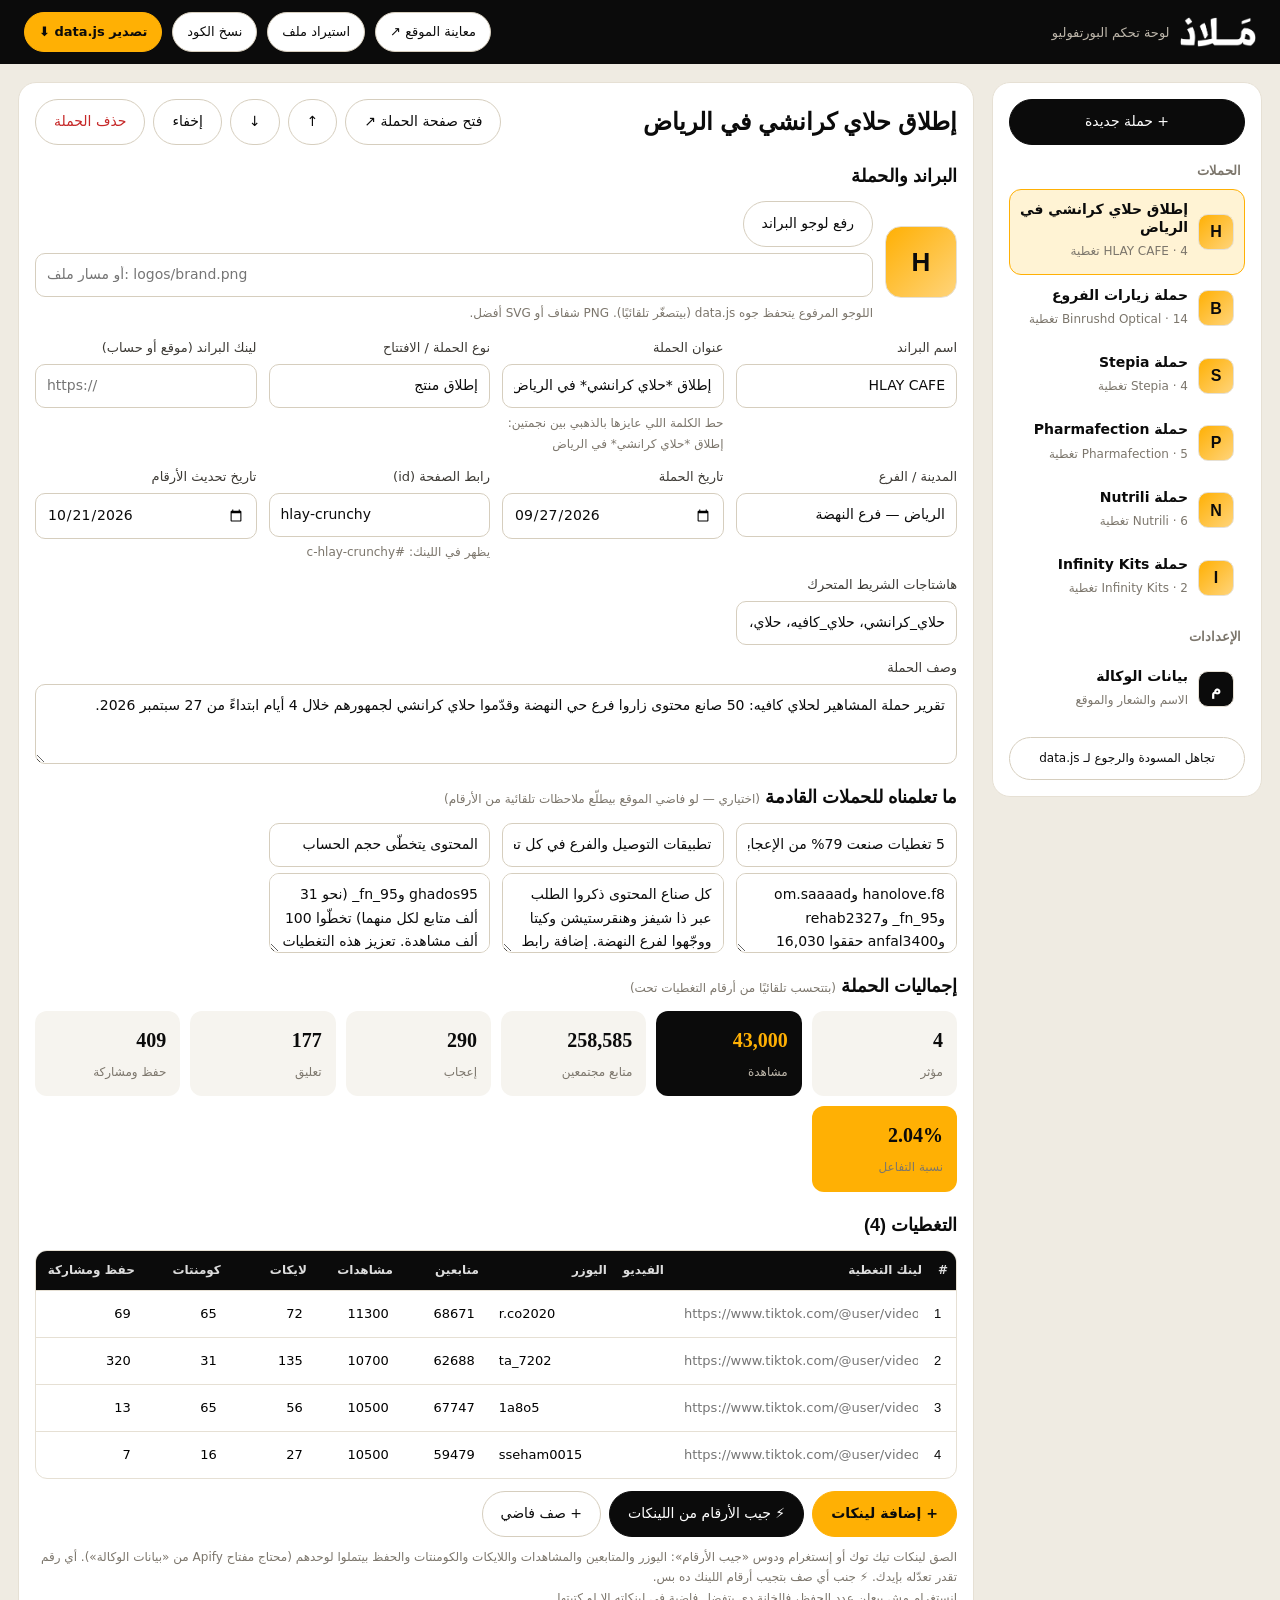
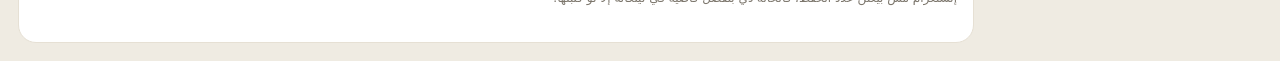
==== commit 353501c3: "Update site: Malaz logo images, Apify auto-stats in admin, README + CLAUDE.md Co-Authored-By: Claude" ====
--- a/admin.html
+++ b/admin.html
@@ -98,8 +98,8 @@
 </div>
 
 <div class="dlg" id="bulk"><div class="box">
-  <h3>إضافة تغطيات بالجملة</h3>
-  <p class="hint">الصق لينكات (كل لينك في سطر، أو انسخ عمود من الشيت). أو الصق صفوف من الشيت بالترتيب ده:<br><span class="ltr">url · username · followers · views · likes · comments · saves · note</span></p>
+  <h3>إضافة لينكات التغطيات</h3>
+  <p class="hint">الصق لينكات تيك توك أو إنستغرام — كل لينك في سطر، أو انسخ عمود اللينكات من الشيت. لو مفتاح Apify متحط، الأرقام هتتجاب لوحدها بعد الإضافة.</p>
   <textarea class="i ltr-i" id="bulkT" style="min-height:200px;margin:10px 0"></textarea>
   <div class="row-acts"><button class="btn gold" id="bulkOk">إضافة</button><button class="btn" id="bulkNo">إلغاء</button></div>
 </div></div>
@@ -198,6 +198,74 @@
   return '<span class="ls warn" title="مش هيتعرض جوه الموقع — هيفتح في صفحة المنصة">↗ برا الموقع</span>';
 }
 
+/* ---------- auto stats (Apify) ---------- */
+const TOK_KEY = "malaz_apify_token";
+const getTok = () => { try{ return localStorage.getItem(TOK_KEY)||""; }catch(e){ return ""; } };
+const setTok = t => { try{ t ? localStorage.setItem(TOK_KEY,t) : localStorage.removeItem(TOK_KEY); }catch(e){} };
+const getPath = (o, path) => { if(o==null) return undefined; if(o[path]!==undefined) return o[path]; return path.split(".").reduce((x,k)=>x==null?undefined:x[k], o); };
+const pick = (o, ...keys) => { for(const k of keys){ const v = getPath(o,k); if(v!==undefined && v!==null && v!=="") return v; } return null; };
+const numOrNull = v => (v===null||v===undefined||v===""||isNaN(+v)||+v<0) ? null : +v;
+async function apify(actor, input){
+  const tok = getTok();
+  const r = await fetch(`https://api.apify.com/v2/acts/${actor}/run-sync-get-dataset-items?token=${encodeURIComponent(tok)}&timeout=280`, { method:"POST", headers:{ "Content-Type":"application/json" }, body: JSON.stringify(input) });
+  if(r.status===401||r.status===403) throw new Error("المفتاح غلط — راجعه من بيانات الوكالة");
+  if(r.status===402) throw new Error("رصيد Apify خلص — اشحن الحساب أو استنى الشهر الجاي");
+  if(!r.ok) throw new Error("Apify رجّع خطأ "+r.status);
+  return r.json();
+}
+async function fetchStats(c, onlyIdx){
+  if(!getTok()) { alert("حط مفتاح Apify الأول من «بيانات الوكالة» في القايمة الجانبية."); sel=-1; render(); return; }
+  const rows = c.coverages.map((v,i)=>({v,i,L:M.parseLink(v.url)})).filter(x=>(onlyIdx===undefined||x.i===onlyIdx) && x.L.id && (x.L.platform==="TikTok"||x.L.platform==="Instagram"));
+  if(!rows.length){ status("ما فيه لينكات تيك توك أو إنستغرام كاملة نجيب أرقامها."); return; }
+  const tt = rows.filter(x=>x.L.platform==="TikTok"), ig = rows.filter(x=>x.L.platform==="Instagram");
+  let ok = 0, miss = 0; const errs = [];
+  status(`⏳ بيجيب أرقام ${rows.length} تغطية… ممكن ياخد دقيقة أو اتنين`);
+  if(tt.length){
+    try{
+      const items = await apify("clockworks~tiktok-scraper", { postURLs: tt.map(x=>x.v.url), resultsPerPage: 1, shouldDownloadVideos:false, shouldDownloadCovers:false, shouldDownloadSubtitles:false, shouldDownloadSlideshowImages:false });
+      tt.forEach(x=>{
+        const it = items.find(o=>{ const id = String(pick(o,"id")||""); const u = String(pick(o,"webVideoUrl","url")||""); return id===x.L.id || u.includes(x.L.id); });
+        if(!it){ miss++; return; }
+        const v = x.v, user = pick(it,"authorMeta.name","authorMeta.uniqueId");
+        if(user) v.creator = user;
+        v.followers = numOrNull(pick(it,"authorMeta.fans")) ?? v.followers;
+        v.views = numOrNull(pick(it,"playCount")) ?? v.views;
+        v.likes = numOrNull(pick(it,"diggCount")) ?? v.likes;
+        v.comments = numOrNull(pick(it,"commentCount")) ?? v.comments;
+        const sv = numOrNull(pick(it,"collectCount")), sh = numOrNull(pick(it,"shareCount"));
+        if(sv!==null||sh!==null) v.saves = (sv||0)+(sh||0);
+        v.platforms = ["TikTok"]; ok++;
+      });
+    }catch(e){ errs.push("تيك توك: "+e.message); }
+  }
+  if(ig.length){
+    try{
+      const items = await apify("apify~instagram-scraper", { directUrls: ig.map(x=>x.v.url), resultsType:"posts", resultsLimit:1, addParentData:false });
+      const users = new Set();
+      ig.forEach(x=>{
+        const it = items.find(o=>String(pick(o,"shortCode")||"")===x.L.id || String(pick(o,"url")||"").includes(x.L.id));
+        if(!it){ miss++; return; }
+        const v = x.v, user = pick(it,"ownerUsername");
+        if(user){ v.creator = user; users.add(user); }
+        v.views = numOrNull(pick(it,"videoPlayCount","videoViewCount","playCount")) ?? v.views;
+        v.likes = numOrNull(pick(it,"likesCount")) ?? v.likes;
+        v.comments = numOrNull(pick(it,"commentsCount")) ?? v.comments;
+        const of = numOrNull(pick(it,"ownerFollowersCount")); if(of!==null) v.followers = of;
+        v.platforms = ["Instagram"]; ok++;
+      });
+      const need = [...users].filter(u=>ig.some(x=>x.v.creator===u && x.v.followers==null));
+      if(need.length){
+        const prof = await apify("apify~instagram-profile-scraper", { usernames: need });
+        prof.forEach(p=>{ const u = pick(p,"username"), f = numOrNull(pick(p,"followersCount")); if(u && f!==null) ig.forEach(x=>{ if(x.v.creator===u) x.v.followers = f; }); });
+      }
+    }catch(e){ errs.push("إنستغرام: "+e.message); }
+  }
+  if(ok) c.dataDate = new Date().toISOString().slice(0,10);
+  save(); render();
+  status(`✓ اتجابت أرقام ${ok} تغطية` + (miss?` · ${miss} ماترجعش (خاص أو محذوف)`:"") + (errs.length?" · ⚠ "+errs.join(" — "):""));
+}
+function status(t){ const el = $("#fetchMsg"); if(el) el.textContent = t; else $("#saved").textContent = t; }
+
 /* ---------- sidebar ---------- */
 function renderSide(){
   $("#clist").innerHTML = data.campaigns.map((c,i)=>`<div class="citem ${i===sel?"on":""} ${c.hidden?"hid":""}" data-i="${i}">${logoHTML(c)}<div><b>${E((c.title||c.brand||"بدون اسم").replace(/\*/g,""))}</b><small>${E(c.brand||"")} · ${(c.coverages||[]).length} تغطية${c.hidden?" · مخفية":""}</small></div></div>`).join("") || '<p class="hint" style="padding:8px">لا توجد حملات</p>';
@@ -221,8 +289,18 @@
   $("#ed").innerHTML = `<fieldset><legend>بيانات الوكالة</legend><div class="fg">
     ${field("name","اسم الوكالة",a.name)}${field("site","موقع الوكالة",a.site,{ltr:1})}
     ${field("slogan","الشعار",a.slogan,{wide:1})}${field("influencersPool","رقم قاعدة المؤثرين (يظهر في الرئيسية)",a.influencersPool,{ltr:1,ph:"+5000"})}
-  </div></fieldset>`;
+  </div></fieldset>
+  <fieldset><legend>جلب الأرقام تلقائيًا من اللينكات</legend>
+    <p class="hint" style="margin-bottom:10px;font-size:13px;line-height:1.9">عشان اللوحة تجيب المشاهدات واللايكات والكومنتات والحفظ وعدد المتابعين لوحدها من لينكات تيك توك وإنستغرام، محتاجة مفتاح من <a href="https://console.apify.com/sign-up" target="_blank" rel="noopener">Apify</a> (فيه رصيد مجاني شهري، وبعده بيتحاسب بالسنت على كل لينك).<br>
+    1) اعمل حساب على Apify ← 2) من <b>Settings ← API &amp; Integrations</b> انسخ <b>Personal API token</b> ← 3) الصقه هنا.<br>
+    المفتاح بيتحفظ في متصفحك بس، ومش بيدخل في ملف data.js ولا بيترفع على GitHub.</p>
+    <div class="fg"><label class="f wide">Apify API token<input class="i ltr-i" id="apTok" type="password" placeholder="apify_api_…" value="${E(getTok())}"></label></div>
+    <div class="row-acts"><button class="btn" id="apShow">إظهار</button><button class="btn" id="apDel" style="color:#c62828">مسح المفتاح</button><span class="hint" id="apMsg"></span></div>
+  </fieldset>`;
   $("#ed").querySelectorAll("[data-k]").forEach(inp=>inp.oninput=()=>{ a[inp.dataset.k] = inp.value; save(); });
+  $("#apTok").oninput = e => { setTok(e.target.value.trim()); $("#apMsg").textContent = e.target.value.trim() ? "✓ اتحفظ" : ""; };
+  $("#apShow").onclick = () => { const t=$("#apTok"); t.type = t.type==="password"?"text":"password"; };
+  $("#apDel").onclick = () => { setTok(""); $("#apTok").value=""; $("#apMsg").textContent="اتمسح"; };
 }
 function renderCampaign(){
   const c = data.campaigns[sel]; if(!c){ $("#ed").innerHTML = '<div class="empty">اختار حملة أو أضف واحدة جديدة.</div>'; return; }
@@ -268,22 +346,17 @@
   </fieldset>
   <fieldset><legend>التغطيات (${c.coverages.length})</legend>
     ${nd?`<div class="warn">فيه ${nd} لينك متكرر في حملة تانية أو في نفس الحملة (متعلّم باللون البرتقالي) — راجعه.</div>`:""}
-    <div class="ctab"><table><thead><tr><th>#</th><th>لينك التغطية</th><th>الفيديو</th><th>اليوزر</th><th>المنصات</th><th>التغطية</th><th>النوع</th><th>الموقع</th><th>متابعين</th><th>مشاهدات</th><th>لايكات</th><th>كومنتات</th><th>حفظ</th><th>فيديو MP4</th><th>ملاحظة</th><th></th></tr></thead>
+    <div class="ctab"><table><thead><tr><th>#</th><th>لينك التغطية</th><th>الفيديو</th><th>اليوزر</th><th>متابعين</th><th>مشاهدات</th><th>لايكات</th><th>كومنتات</th><th>حفظ ومشاركة</th><th>ملاحظة</th><th></th></tr></thead>
     <tbody>${c.coverages.map((v,i)=>{ const k=normUrl(v.url); const d = k && dups[k] && dups[k].length>1; return `<tr data-i="${i}" class="${d?"dup":""}" title="${d?"متكرر في: "+E(dups[k].join("، ")):""}">
       <td class="num">${i+1}</td>
       <td><input class="url" data-c="url" value="${E(v.url||"")}" placeholder="https://www.tiktok.com/@user/video/…"></td>
       <td class="stc">${linkStatus(v)}</td>
       <td><input class="u" data-c="creator" value="${E(v.creator||"")}"></td>
-      <td><input class="u" data-c="platforms" value="${E((v.platforms||[]).join(", "))}" placeholder="TikTok, Instagram"></td>
-      <td><input class="u" data-c="formats" value="${E((v.formats||[]).join(", "))}" placeholder="Reel, Stories"></td>
-      <td><input class="u" data-c="kind" value="${E(v.kind||"")}" placeholder="Visit"></td>
-      <td><input class="u" data-c="location" value="${E(v.location||"")}"></td>
       ${["followers","views","likes","comments","saves"].map(k=>`<td><input class="n" data-c="${k}" inputmode="numeric" value="${v[k]??""}"></td>`).join("")}
-      <td><input class="u" data-c="video" value="${E(v.video||"")}" placeholder="videos/x.mp4"></td>
       <td><input class="note" data-c="note" value="${E(v.note||"")}"></td>
-      <td style="white-space:nowrap"><button class="ic-b" data-a="up" title="لفوق">↑</button><button class="ic-b del" data-a="del" title="حذف">✕</button></td></tr>`; }).join("")}</tbody></table></div>
-    <div class="row-acts"><button class="btn dark" id="addRow">+ تغطية</button><button class="btn gold" id="bulkBtn">إضافة لينكات بالجملة</button></div>
-    <p class="hint" style="margin-top:10px">الصق لينك تيك توك وهو بيطلّع اليوزر والمنصة لوحده. الفيديو بيشتغل جوه الموقع من لينك تيك توك أو إنستغرام أو يوتيوب، أو من ملف MP4 (حطه في فولدر videos واكتب مساره) — ملف MP4 بيدي أحسن تجربة.</p>
+      <td style="white-space:nowrap"><button class="ic-b" data-a="get" title="جيب أرقام اللينك ده">⚡</button><button class="ic-b" data-a="up" title="لفوق">↑</button><button class="ic-b del" data-a="del" title="حذف">✕</button></td></tr>`; }).join("")}</tbody></table></div>
+    <div class="row-acts"><button class="btn gold" id="bulkBtn">+ إضافة لينكات</button><button class="btn dark" id="getAll">⚡ جيب الأرقام من اللينكات</button><button class="btn" id="addRow">+ صف فاضي</button><span class="hint" id="fetchMsg" style="align-self:center"></span></div>
+    <p class="hint" style="margin-top:10px">الصق لينكات تيك توك أو إنستغرام ودوس «جيب الأرقام»: اليوزر والمتابعين والمشاهدات واللايكات والكومنتات والحفظ بيتملوا لوحدهم (محتاج مفتاح Apify من «بيانات الوكالة»). أي رقم تقدر تعدّله بإيدك. ⚡ جنب أي صف بتجيب أرقام اللينك ده بس.<br>إنستغرام مش بيعلن عدد الحفظ، فالخانة دي بتفضل فاضية في لينكاته إلا لو كتبتها.</p>
   </fieldset>`;
 
   const ed = $("#ed");
@@ -329,10 +402,12 @@
         save(); render();
       };
     });
+    tr.querySelector('[data-a="get"]').onclick = () => fetchStats(c, +tr.dataset.i);
     tr.querySelector('[data-a="del"]').onclick = () => { c.coverages.splice(+tr.dataset.i,1); save(); render(); };
     tr.querySelector('[data-a="up"]').onclick = () => { const i=+tr.dataset.i; if(i>0){ [c.coverages[i-1],c.coverages[i]]=[c.coverages[i],c.coverages[i-1]]; save(); render(); } };
   });
   $("#addRow").onclick = () => { c.coverages.push({url:"",creator:"",platforms:[],formats:[],kind:"",location:"",followers:null,views:null,likes:null,comments:null,saves:null,video:"",note:""}); save(); render(); const r = ed.querySelectorAll("tbody tr"); r[r.length-1].querySelector("input").focus(); };
+  $("#getAll").onclick = () => fetchStats(c);
   $("#bulkBtn").onclick = () => { $("#bulkT").value=""; $("#bulk").classList.add("open"); $("#bulkT").focus(); };
 }
 $("#bulkNo").onclick = () => $("#bulk").classList.remove("open");
@@ -360,6 +435,7 @@
   save(); render();
   const left = shorts.length - fixed;
   setTimeout(()=>{ $("#saved").textContent = "✓ اتضاف " + added + " تغطية" + (left?` — ${left} لينك مختصر محتاج تنسخ لينكه الكامل`:""); }, 400);
+  if(getTok() && added) fetchStats(c);
 };
 
 function render(){ renderSide(); if(sel===-1) renderAgency(); else renderCampaign(); }
--- a/assets/style.css
+++ b/assets/style.css
@@ -427,3 +427,13 @@
   .rtitle{font-size:34px}
   .rmarq span{font-size:14px}
 }
+
+/* Malaz logo images */
+.top .logo{display:flex;align-items:center}
+.top .logo img{height:34px;width:auto;display:block}
+.ml-light{display:none!important}
+body.report .top .ml-dark{display:none!important}
+body.report .top .ml-light{display:block!important}
+.rlogos .mlg{height:62px;width:auto}
+footer .logo img{width:auto}
+@media(max-width:700px){.rlogos .mlg{height:44px}}
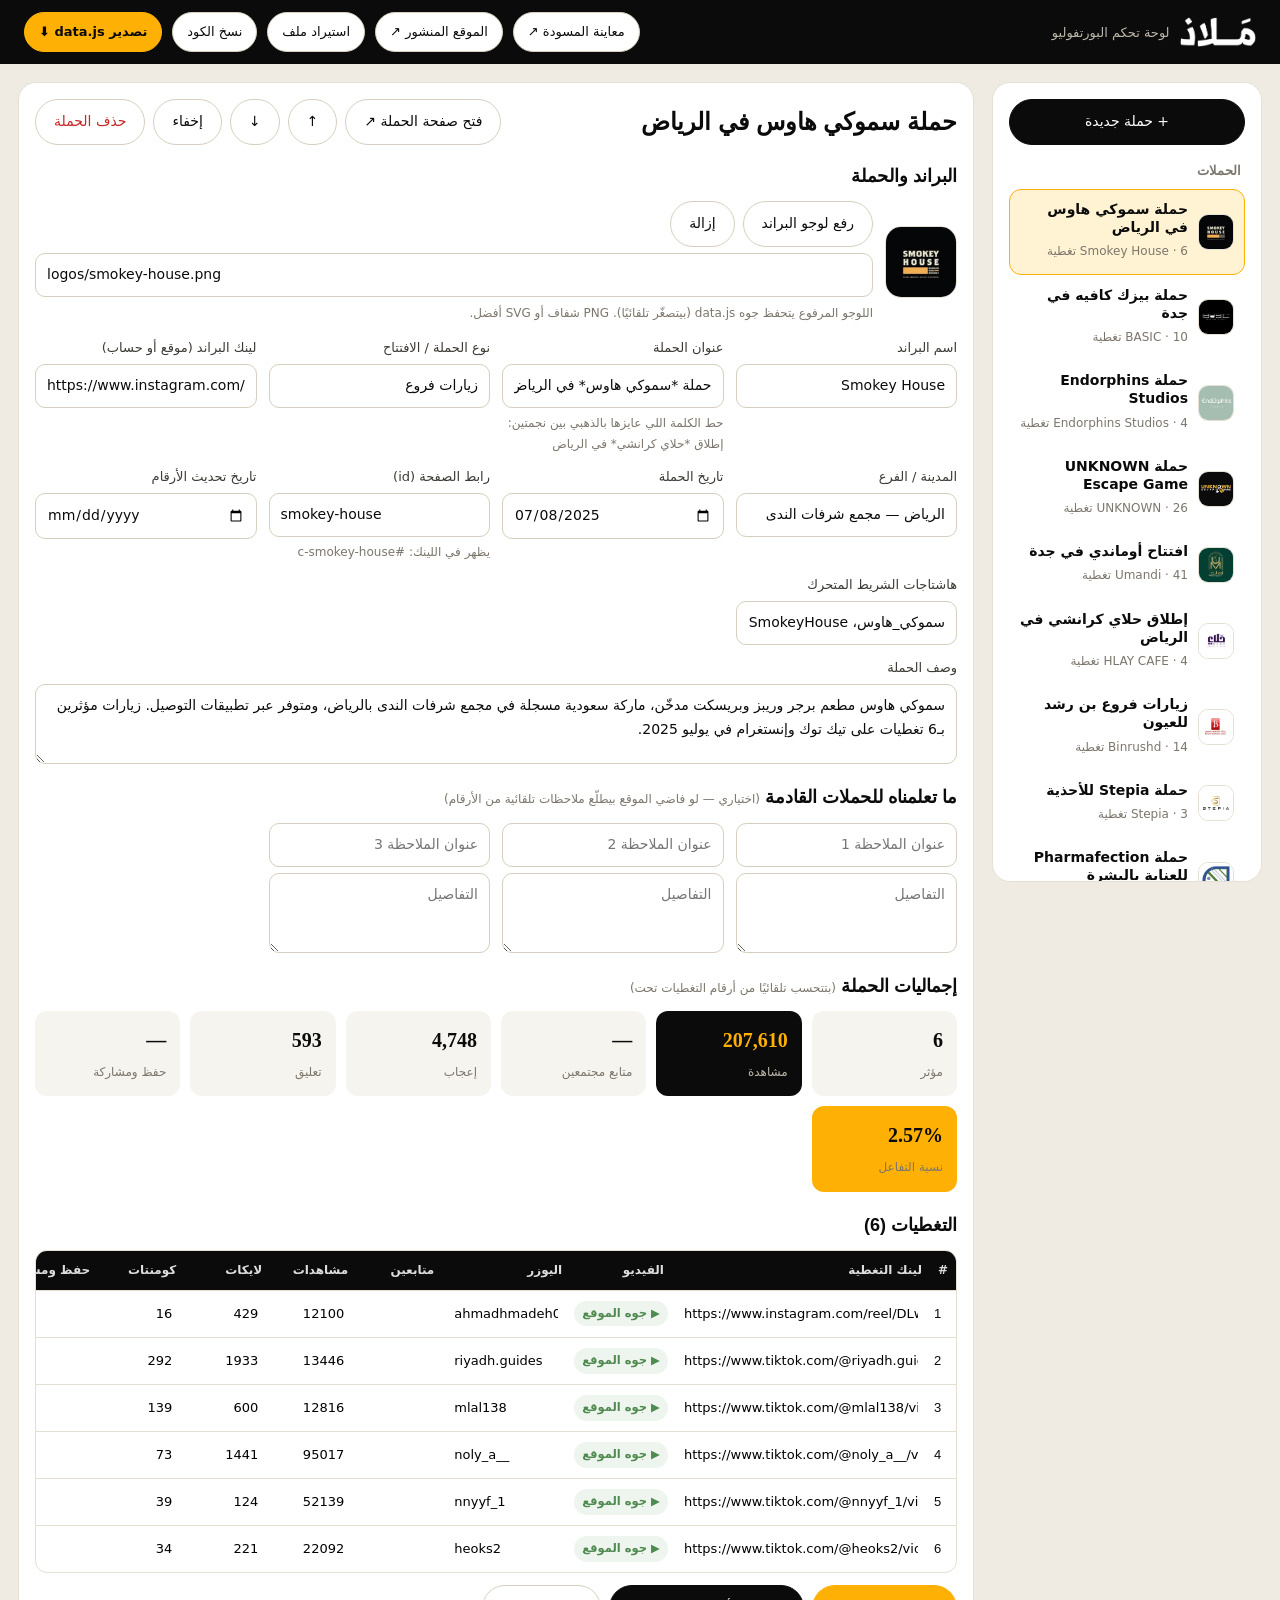
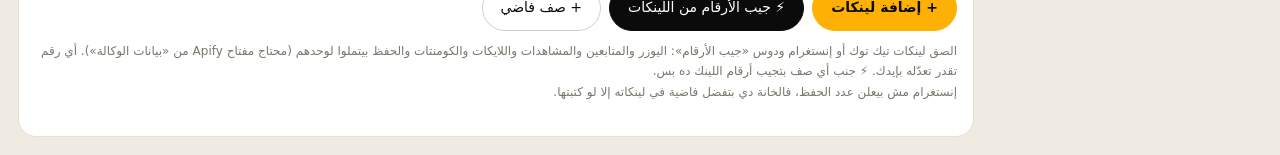
==== commit 1558d5f8: "Public site always shows the published data; admin draft only in preview, with a warning when the pu" ====
--- a/admin.html
+++ b/admin.html
@@ -78,7 +78,7 @@
 <div class="abar"><div class="wrap">
   <div class="logo" style="display:flex;align-items:center"><img src="assets/malaz-white.png" alt="ملاذ" style="height:30px"><small>لوحة تحكم البورتفوليو</small></div>
   <span class="save" id="saved"></span>
-  <a class="btn" href="index.html" target="_blank">معاينة الموقع ↗</a>
+  <a class="btn" href="index.html?draft=1" target="_blank">معاينة المسودة ↗</a><a class="btn" href="index.html" target="_blank">الموقع المنشور ↗</a>
   <button class="btn" id="imp">استيراد ملف</button>
   <button class="btn" id="copy">نسخ الكود</button>
   <button class="btn gold" id="exp">تصدير data.js ⬇</button>
@@ -109,7 +109,7 @@
 <script>
 (function(){
 const M = MZ, E = M.esc;
-let { data } = M.loadData();
+let { data, draft: hadDraft, stale } = M.loadData();
 data = JSON.parse(JSON.stringify(data));
 data.agency = data.agency || {}; data.campaigns = data.campaigns || [];
 data.campaigns.forEach(c => delete c.totals);
@@ -121,7 +121,7 @@
 function save(){
   clearTimeout(tmr);
   tmr = setTimeout(()=>{
-    try{ localStorage.setItem(M.DRAFT_KEY, JSON.stringify(data)); $("#saved").textContent = "✓ اتحفظ كمسودة " + new Date().toLocaleTimeString("en-GB",{hour:"2-digit",minute:"2-digit"}); }
+    try{ localStorage.setItem(M.DRAFT_KEY, JSON.stringify(data)); if(!localStorage.getItem(M.BASE_KEY)) localStorage.setItem(M.BASE_KEY, M.sig(window.PORTFOLIO)); $("#saved").textContent = "✓ اتحفظ كمسودة " + new Date().toLocaleTimeString("en-GB",{hour:"2-digit",minute:"2-digit"}); }
     catch(e){ $("#saved").textContent = "⚠ المساحة امتلأت — صدّر الملف"; }
   }, 300);
 }
@@ -145,7 +145,15 @@
     }catch(_){ alert("الملف مش بصيغة data.js صحيحة"); }
   });
 };
-$("#reset").onclick = () => { if(confirm("هتمسح كل التعديلات اللي مش متصدّرة. متأكد؟")){ try{localStorage.removeItem(M.DRAFT_KEY)}catch(e){} location.reload(); } };
+$("#reset").onclick = () => { if(confirm("هتمسح كل التعديلات اللي مش متصدّرة. متأكد؟")){ try{localStorage.removeItem(M.DRAFT_KEY); localStorage.removeItem(M.BASE_KEY);}catch(e){} location.reload(); } };
+/* the published site changed after this draft was started: offer to switch to the newer version */
+if(hadDraft && stale){
+  const b = document.createElement("div");
+  b.style.cssText = "background:#fff4e5;border-bottom:1px solid #f5c87a;color:#7a4d00;padding:10px 18px;font-size:14px;display:flex;gap:12px;align-items:center;justify-content:center;flex-wrap:wrap";
+  b.innerHTML = '⚠ فيه نسخة أحدث منشورة على الموقع من المسودة اللي في متصفحك. <button class="btn gold" id="useLive" style="padding:6px 14px;font-size:13px">افتح النسخة المنشورة</button><span style="opacity:.8">(أو كمّل على مسودتك وصدّرها)</span>';
+  document.querySelector(".abar").after(b);
+  b.querySelector("#useLive").onclick = () => { try{localStorage.removeItem(M.DRAFT_KEY); localStorage.removeItem(M.BASE_KEY);}catch(e){} location.reload(); };
+}
 
 /* ---------- helpers ---------- */
 const slug = s => (String(s||"").toLowerCase().replace(/[^a-z0-9]+/g,"-").replace(/^-|-$/g,"") || "c") ;
--- a/assets/style.css
+++ b/assets/style.css
@@ -437,3 +437,243 @@
 .rlogos .mlg{height:62px;width:auto}
 footer .logo img{width:auto}
 @media(max-width:700px){.rlogos .mlg{height:44px}}
+
+/* coverage without an embeddable video: compact header instead of an empty 9:16 box */
+.media.none{aspect-ratio:auto;height:230px}
+.media.none .ph{gap:8px}
+.media.none .ph .av{width:58px;height:58px;font-size:24px}
+.media .ph .phbtn{font-size:13px;padding:8px 14px;margin-top:4px;pointer-events:auto}
+
+/* brand logos with a solid background (square) look cleaner with rounded corners */
+.rlogos .bl img,.vcard .blg img,.rfoot .lg2 .bl img{border-radius:14px}
+.blogo img[src^="logos/"]{padding:0}
+.crow h3 em{font-style:normal;color:var(--gold-d)}
+
+/* Instagram embeds draw their own header/footer: keep our overlays off them */
+.media.ig .src,.media.ig .ov{display:none}
+.media.ig .no{top:auto;bottom:62px;right:12px}
+.media.ig .exp{bottom:auto;top:58px;left:12px;width:34px;height:34px}
+
+/* =====================================================================
+   v3 — Home (cinematic, same language as the campaign report)
+   ===================================================================== */
+.hhero{padding-bottom:90px}
+.hhero .rmeta>span:first-child{color:#bdb6aa}
+.hlogo{height:84px;width:auto;display:block;margin-bottom:26px}
+.hhero .rtitle{font-size:clamp(42px,6vw,82px)}
+.hhero .rdesc{font-size:18px;max-width:600px}
+.hhero .racts{margin-top:30px}
+.hhero .racts .btn{font-size:15px;padding:12px 22px}
+.vmini{display:grid;grid-template-columns:repeat(3,1fr);gap:8px;width:100%;margin-top:22px;border-top:2px solid #0b0b0b;padding-top:16px}
+.vmini b{display:block;font-weight:900;font-size:26px;line-height:1.1}
+.vmini span{font-size:12.5px;font-weight:700}
+.hk{position:relative;z-index:2}
+.hk .rk{box-shadow:0 18px 40px rgba(0,0,0,.08)}
+
+/* featured campaign */
+.feat{display:grid;grid-template-columns:1.4fr 1fr;gap:28px;margin-top:26px;background:#0b0b0b;color:#fff;border-radius:28px;padding:34px;text-decoration:none;position:relative;overflow:hidden;transition:.35s}
+.feat::before{content:"";position:absolute;inset:0;background:radial-gradient(520px 320px at 90% 0%,rgba(255,176,4,.22),transparent 70%),radial-gradient(520px 320px at 0% 100%,rgba(98,158,99,.25),transparent 70%);pointer-events:none}
+.feat>*{position:relative}
+.feat:hover{transform:translateY(-5px);box-shadow:0 30px 60px rgba(0,0,0,.18)}
+.fl1{display:flex;gap:22px;align-items:flex-start}
+.flogo{flex:none;width:96px;height:96px;border-radius:22px;overflow:hidden;background:#fff;display:grid;place-items:center}
+.flogo img{width:100%;height:100%;object-fit:contain}
+.flogo span{font-family:var(--fd);font-weight:900;font-size:40px;color:#0b0b0b}
+.fk{font-family:"Alexandria";font-size:13px;font-weight:700;color:var(--gold)}
+.feat h3{font-size:clamp(26px,3vw,38px);margin:6px 0 10px}
+.feat h3 em{font-style:normal;color:var(--gold)}
+.feat p{color:#cfc9be;font-size:15px;margin-bottom:18px;max-width:560px}
+.fstats{display:grid;grid-template-columns:1fr 1fr;gap:10px;align-content:center}
+.fstats div{background:#161616;border:1px solid #262626;border-radius:18px;padding:16px 18px}
+.fstats div.big{grid-column:1/-1;background:var(--gold);border-color:var(--gold);color:#0b0b0b}
+.fstats div.g{border-color:var(--green)}
+.fstats b{display:block;font-weight:900;font-size:26px;line-height:1.2;text-align:right}
+.fstats .big b{font-size:clamp(34px,4vw,48px)}
+.fstats span{font-size:13px;color:#bdb6aa}
+.fstats .big span{color:#3d2c00;font-weight:700}
+
+/* campaign grid */
+.homepg .tools{margin:26px 0 18px;display:flex;gap:12px;flex-wrap:wrap;align-items:center}
+.homepg .search{border-color:#e6dfcf;border-radius:99px}
+.cgrid{display:grid;grid-template-columns:repeat(auto-fill,minmax(300px,1fr));gap:16px}
+.ccard{background:#fff;border:1px solid #ece5d6;border-radius:24px;padding:22px;text-decoration:none;display:flex;flex-direction:column;gap:8px;transition:.35s;position:relative;overflow:hidden}
+.ccard::after{content:"";position:absolute;width:110px;height:110px;left:-44px;bottom:-44px;transform:rotate(45deg);background:var(--gold);opacity:0;transition:.35s}
+.ccard:hover{transform:translateY(-6px);border-color:#0b0b0b;box-shadow:0 22px 46px rgba(0,0,0,.09)}
+.ccard:hover::after{opacity:.18}
+.ctop{display:flex;justify-content:space-between;align-items:flex-start;gap:10px;margin-bottom:6px}
+.clogo{width:64px;height:64px;border-radius:16px;border:1px solid #ece5d6;overflow:hidden;display:grid;place-items:center;background:linear-gradient(135deg,var(--gold),#ffd47a);flex:none}
+.clogo img{width:100%;height:100%;object-fit:contain;background:#fff}
+.clogo span{font-family:var(--fd);font-weight:900;font-size:28px;color:#0b0b0b}
+.ctop .chips{justify-content:flex-end}
+.ctype{align-self:flex-start;font-size:12px;font-weight:700;color:var(--green-d);background:var(--green-l);padding:3px 10px;border-radius:99px}
+.ccard h3{font-size:21px;line-height:1.35}
+.ccard h3 em{font-style:normal;color:var(--gold-d)}
+.cmeta{color:#7c766c;font-size:13px}
+.cmeta .hit{color:var(--green-d);font-weight:700}
+.cst{display:flex;gap:8px;flex-wrap:wrap;margin-top:8px}
+.cst div{background:#f6f2e8;border-radius:14px;padding:8px 12px;min-width:70px}
+.cst div.v{background:#0b0b0b;color:#fff}
+.cst div.v b{color:var(--gold)}
+.cst b{display:block;font-weight:800;font-size:18px;line-height:1.2;text-align:right}
+.cst span{font-size:11.5px;color:#7c766c}
+.cst div.v span{color:#bdb6aa}
+.soon{font-size:12.5px;color:#8a6200;background:var(--gold-l);border:1px dashed #f0c766;border-radius:10px;padding:5px 10px;align-self:flex-start}
+.cgo{margin-top:auto;padding-top:10px;font-size:13.5px;font-weight:700;color:#0b0b0b;position:relative;z-index:1}
+.ccard:hover .cgo{color:var(--green-d)}
+
+/* CTA footer */
+.hcta .btn.gold{background:var(--gold);color:#0b0b0b;border-color:var(--gold);font-weight:700}
+.hcta p{font-size:15px}
+
+@media(max-width:980px){
+  .feat{grid-template-columns:1fr;padding:24px}
+
+  .hk .rk.dark{grid-column:1/-1}
+}
+@media(max-width:700px){
+  .hlogo{height:60px;margin-bottom:18px}
+  .hhero .rtitle{font-size:40px}
+  .hhero .rdesc{font-size:16px}
+  .fl1{flex-direction:column}
+  .flogo{width:72px;height:72px}
+  .cgrid{grid-template-columns:1fr}
+  .vmini b{font-size:22px}
+}
+/* marquee: run the strip left-to-right so it never shows an empty band in RTL */
+.rmarq{direction:ltr}
+.card .soon{align-self:stretch;text-align:center}
+@media(max-width:700px){
+  .rgrid4{grid-template-columns:1fr 1fr;gap:10px}
+  .rgrid4 .cb{padding:12px;gap:8px}
+  .rgrid4 .st{gap:6px}
+  .rgrid4 .st div{padding:7px 4px}
+  .rgrid4 .st b{font-size:15px}
+  .rgrid4 .st span{font-size:11px}
+  .rgrid4 .ch a{font-size:14px}
+  .rgrid4 .media .snd span{display:none}
+  .rgrid4 .media .snd{padding:8px}
+  .rgrid4 .note,.rgrid4 .olink{font-size:12.5px}
+  .rgrid4 .media.none{height:200px}
+  .rkpis{gap:10px}
+  .rk{min-height:120px;padding:18px}
+}
+
+/* =====================================================================
+   v4 — Motion
+   ===================================================================== */
+/* page transition between routes */
+#app.pgin{animation:pgin .55s cubic-bezier(.2,.8,.2,1)}
+@keyframes pgin{from{opacity:0;transform:translateY(14px)}}
+/* gold scroll progress */
+#prog{position:fixed;top:0;left:0;right:0;height:3px;background:linear-gradient(90deg,var(--green),var(--gold));transform-origin:right;transform:scaleX(0);z-index:60;pointer-events:none}
+/* cards pop in with a slight scale */
+.rv.pop{transform:translateY(40px) scale(.96)}
+.rv.pop.in{transform:none}
+/* hero: pointer spotlight + slow drifting glow */
+.rhero::after{content:"";position:absolute;inset:0;pointer-events:none;background:radial-gradient(420px circle at var(--mx,70%) var(--my,30%),rgba(255,176,4,.13),transparent 60%);transition:background .2s}
+.rhero::before{animation:glow 14s ease-in-out infinite alternate}
+@keyframes glow{to{transform:translate3d(-40px,24px,0) scale(1.08)}}
+.rhero .wrap{position:relative;z-index:1}
+/* title: gold highlight gets an underline that draws in */
+.rtitle em{position:relative;display:inline-block}
+.rtitle em::after{content:"";position:absolute;right:0;bottom:.02em;height:.06em;width:0;background:var(--gold);border-radius:4px;transition:width 1.1s .6s cubic-bezier(.2,.8,.2,1);opacity:.7}
+.rtitle.in em::after{width:100%}
+/* logos breathe in */
+.rlogos.in .mlg{animation:logoin 1s cubic-bezier(.2,.8,.2,1)}
+.hlogo.in{animation:logoin 1.1s cubic-bezier(.2,.8,.2,1)}
+@keyframes logoin{from{opacity:0;transform:scale(.85) translateY(10px);filter:blur(6px)}}
+/* gold card: tilt + light sweep */
+.vcard{transition:transform .25s ease-out;transform-style:preserve-3d;overflow:hidden}
+.vcard::after{content:"";position:absolute;top:-50%;bottom:-50%;width:40%;left:-60%;background:linear-gradient(100deg,transparent,rgba(255,255,255,.45),transparent);transform:skewX(-18deg);animation:sweep 5.5s ease-in-out infinite;pointer-events:none}
+@keyframes sweep{0%,55%{left:-60%}100%{left:130%}}
+.vcard .h{z-index:2}
+/* section headings: underline grows when revealed */
+.rh2::after{width:0;transition:width 1s .3s cubic-bezier(.2,.8,.2,1)}
+.rh2.in::after{width:70px}
+.rlabel.rv{transform:translateX(-24px)}
+.rlabel.rv.in{transform:none}
+/* KPI cards: lift + gold edge on hover */
+.rk{position:relative;overflow:hidden}
+.rk::before{content:"";position:absolute;inset:auto 0 0 0;height:3px;background:var(--gold);transform:scaleX(0);transform-origin:right;transition:transform .45s}
+.rk:hover::before{transform:scaleX(1)}
+.rk.gold::before,.rk.dark::before{background:#629e63}
+/* buttons: shine on hover */
+.btn{position:relative;overflow:hidden}
+.btn.gold::after{content:"";position:absolute;top:0;bottom:0;width:40%;left:-60%;background:linear-gradient(100deg,transparent,rgba(255,255,255,.6),transparent);transform:skewX(-18deg);transition:left .6s}
+.btn.gold:hover::after{left:130%}
+/* campaign cards (home): logo spins in, arrow slides */
+.ccard .clogo{transition:transform .5s cubic-bezier(.2,.8,.2,1)}
+.ccard:hover .clogo{transform:rotate(-6deg) scale(1.08)}
+.ccard .cgo{transition:transform .3s,color .3s}
+.ccard:hover .cgo{transform:translateX(-6px)}
+.feat .flogo{transition:transform .6s cubic-bezier(.2,.8,.2,1)}
+.feat:hover .flogo{transform:rotate(-5deg) scale(1.06)}
+.feat .fstats div{transition:transform .35s}
+.feat:hover .fstats div{transform:translateY(-3px)}
+/* coverage cards: media zooms slightly on hover, stats tiles rise */
+.card .media iframe,.card .media video{transition:transform .6s}
+.card .st div{transition:transform .3s,background .3s}
+.card:hover .st div{transform:translateY(-2px);background:#f3ecdc}
+.media .no{animation:nopop .6s cubic-bezier(.2,1.4,.4,1) both}
+@keyframes nopop{from{transform:scale(0)}}
+/* insight cards: number badge pulses once revealed */
+.insc.in .n{animation:fadeup .7s .4s both}
+@keyframes fadeup{from{opacity:0;transform:translateY(8px)}}
+/* marquee edges fade */
+.rmarq{-webkit-mask-image:linear-gradient(90deg,transparent,#000 6%,#000 94%,transparent);mask-image:linear-gradient(90deg,transparent,#000 6%,#000 94%,transparent)}
+/* tier rings + donut draw in (rings already animate) */
+.donutc.in .seg{animation:dnin 1.4s cubic-bezier(.2,.8,.2,1) both}
+@keyframes dnin{from{stroke-dasharray:0 999}}
+@media (prefers-reduced-motion:reduce){.rv,.rv.pop{opacity:1!important;transform:none!important}#prog{display:none}}
+
+/* =====================================================================
+   v5 — Home hero refinement
+   ===================================================================== */
+.homepg .rtitle em::after{display:none}
+.hhero{padding:30px 0 100px}
+.hhero .rgrid{grid-template-columns:1.15fr 1fr;gap:60px;margin-top:46px}
+.hhero .rtitle{font-size:clamp(40px,5vw,68px);line-height:1.2;margin:18px 0 18px}
+.hhero .rtitle em{color:transparent;background:linear-gradient(90deg,#ffd36b,#ffb004 45%,#e89a00);-webkit-background-clip:text;background-clip:text}
+.heyebrow{display:inline-flex;align-items:center;gap:10px;border:1px solid rgba(255,176,4,.35);background:rgba(255,176,4,.08);color:#ffd36b;border-radius:99px;padding:7px 16px;font-size:13.5px;font-weight:600}
+.heyebrow i{width:8px;height:8px;border-radius:50%;background:var(--gold);box-shadow:0 0 0 0 rgba(255,176,4,.6);animation:ping 2s infinite}
+@keyframes ping{70%{box-shadow:0 0 0 10px rgba(255,176,4,0)}100%{box-shadow:0 0 0 0 rgba(255,176,4,0)}}
+.hpanel{position:relative;border-radius:30px;padding:34px 32px 26px;background:linear-gradient(160deg,rgba(255,255,255,.07),rgba(255,255,255,.02));border:1px solid rgba(255,255,255,.1);backdrop-filter:blur(10px);box-shadow:0 40px 80px rgba(0,0,0,.45);overflow:hidden}
+.hpanel::before{content:"";position:absolute;inset:-1px;border-radius:30px;padding:1px;background:linear-gradient(140deg,rgba(255,176,4,.9),transparent 40%,transparent 60%,rgba(98,158,99,.8));-webkit-mask:linear-gradient(#000 0 0) content-box,linear-gradient(#000 0 0);-webkit-mask-composite:xor;mask-composite:exclude;pointer-events:none}
+.hpanel::after{content:"";position:absolute;width:320px;height:320px;border-radius:50%;background:radial-gradient(circle,rgba(255,176,4,.22),transparent 65%);top:-140px;left:-120px;pointer-events:none;animation:glow 9s ease-in-out infinite alternate}
+.hpanel small{font-family:"Alexandria";font-weight:700;letter-spacing:3px;font-size:12px;color:var(--gold)}
+.hpanel .big{font-family:"Alexandria";font-weight:900;font-size:clamp(44px,5.4vw,72px);line-height:1.05;direction:ltr;text-align:right;margin:10px 0 6px;color:#fff}
+.hpanel .cap{color:#bdb6aa;font-size:14.5px}
+.hstats{display:grid;grid-template-columns:repeat(3,1fr);gap:10px;margin-top:24px}
+.hstats div{background:rgba(255,255,255,.05);border:1px solid rgba(255,255,255,.08);border-radius:18px;padding:14px 16px;transition:.3s}
+.hstats div:hover{border-color:rgba(255,176,4,.5);transform:translateY(-3px)}
+.hstats b{display:block;font-family:"Alexandria";font-weight:800;font-size:28px;color:var(--gold);line-height:1.15;text-align:right}
+.hstats span{font-size:13px;color:#cfc9be}
+.hbrands{margin-top:22px;padding-top:18px;border-top:1px solid rgba(255,255,255,.08)}
+.hbrands>span{font-size:12.5px;color:#8b8478}
+.hlogos{overflow:hidden;margin-top:12px;-webkit-mask-image:linear-gradient(90deg,transparent,#000 12%,#000 88%,transparent);mask-image:linear-gradient(90deg,transparent,#000 12%,#000 88%,transparent);direction:ltr}
+.hlogos .ht{display:flex;gap:12px;width:max-content;animation:mq2 26s linear infinite}
+.hlogos:hover .ht{animation-play-state:paused}
+.hl{width:52px;height:52px;border-radius:14px;overflow:hidden;background:linear-gradient(135deg,var(--gold),#ffd47a);display:grid;place-items:center;flex:none;border:1px solid rgba(255,255,255,.12)}
+.hl img{width:100%;height:100%;object-fit:contain;background:#fff}
+.hl span{font-family:var(--fd);font-weight:900;font-size:22px;color:#0b0b0b}
+@media(max-width:980px){.hhero .rgrid{grid-template-columns:1fr;gap:34px}}
+@media(max-width:700px){.hpanel{padding:26px 20px 20px}.hstats b{font-size:22px}.hstats div{padding:10px 12px}}
+
+/* TikTok: our cover stays on top until the player confirms it is playing; never show TikTok's error screen */
+.media[data-kind="tt"] .ph{z-index:2}
+.media[data-kind="tt"] .ph .ttload{display:inline-flex;gap:6px;margin-top:2px}
+.media[data-kind="tt"] .ph .ttload i{width:7px;height:7px;border-radius:50%;background:var(--gold);animation:ttdot 1s infinite ease-in-out}
+.media[data-kind="tt"] .ph .ttload i:nth-child(2){animation-delay:.15s}.media[data-kind="tt"] .ph .ttload i:nth-child(3){animation-delay:.3s}
+@keyframes ttdot{0%,100%{opacity:.25;transform:translateY(0)}50%{opacity:1;transform:translateY(-4px)}}
+.media .ph .ttv{font-size:13px;color:#e8e2d6}
+.media .ph .ttv b{color:var(--gold);font-weight:800}
+.media .ph .ttfail{display:none}
+.media.ttfailed .ph .ttfail{display:inline-flex;animation:fadeup .5s both}
+.media.ttfailed .ph .ttload{display:none}
+.media.ttfailed .exp{display:none}
+
+/* gold views card: drop the corner "handles" (looked like a design-tool selection box) and soften the corners */
+.vcard .h{display:none}
+.vcard{border-radius:28px}
+.rkpis.n4{grid-template-columns:1.6fr 1fr 1fr 1fr}
+@media(max-width:980px){.rkpis.n4{grid-template-columns:1fr 1fr}}
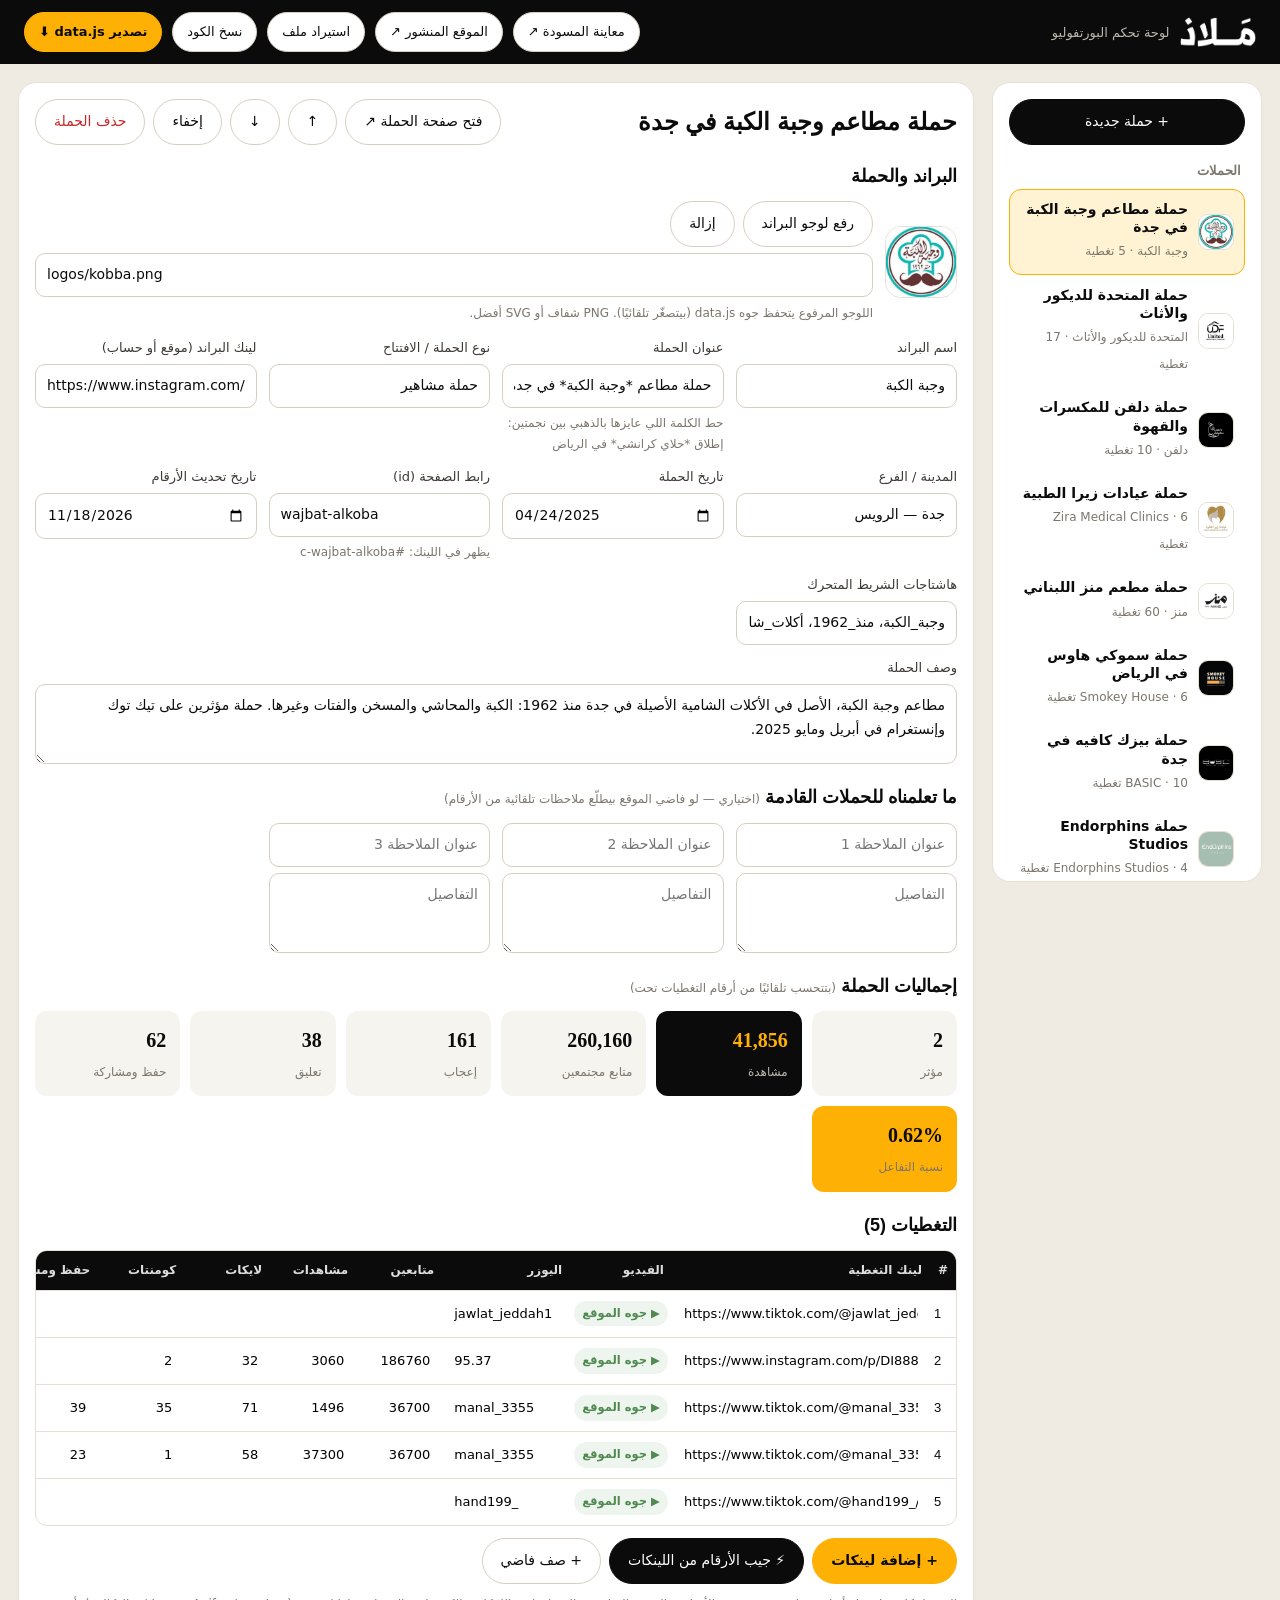
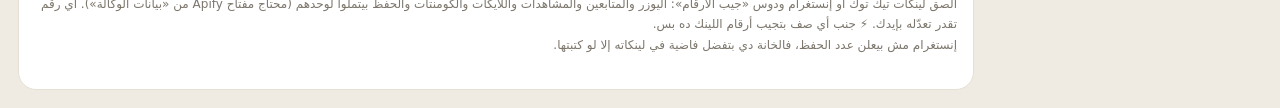
==== commit 7b6e4366: "Never show stale numbers: cache-bust data.js, no-cache headers, auto-reload open pages when data cha" ====
--- a/admin.html
+++ b/admin.html
@@ -104,7 +104,7 @@
   <div class="row-acts"><button class="btn gold" id="bulkOk">إضافة</button><button class="btn" id="bulkNo">إلغاء</button></div>
 </div></div>
 
-<script src="data.js"></script>
+<script>document.write('<script src="data.js?t='+Date.now()+'"><\/script>')</script>
 <script src="assets/core.js"></script>
 <script>
 (function(){
--- a/assets/style.css
+++ b/assets/style.css
@@ -677,3 +677,336 @@
 .vcard{border-radius:28px}
 .rkpis.n4{grid-template-columns:1.6fr 1fr 1fr 1fr}
 @media(max-width:980px){.rkpis.n4{grid-template-columns:1fr 1fr}}
+
+/* =====================================================================
+   v6 — Calm & premium: less repetition, more air, stronger type
+   ===================================================================== */
+:root{--fd:"Thmanyah","Alexandria",sans-serif}
+body{letter-spacing:0}
+/* decorations that added noise */
+.vcard-wrap .dia,.vcard-wrap .dotrow{display:none}
+.rhero .rmeta>span:not(:first-child),.rhero .rmeta .dots{display:none}
+.confetti i{opacity:.6}
+.rhero{padding-bottom:90px}
+.rpills{margin-top:22px}
+.rpill{background:transparent;border-color:#2e2e2e;color:#cfc9be;font-weight:500}
+.rpill.gold{color:#0b0b0b}
+/* sections: more air, no divider lines */
+.rsec{border-top:0;margin-top:40px;padding-top:80px}
+.rh2{font-size:clamp(30px,3.8vw,52px);letter-spacing:-.3px}
+.rlabel{color:#8b8478;letter-spacing:3px}
+.rsub{font-size:16px}
+/* KPI row: lighter cards */
+.rk{border:0;box-shadow:0 1px 0 rgba(0,0,0,.04),0 12px 30px rgba(0,0,0,.05)}
+/* home campaign cards: clean, one line of numbers */
+.ccard{padding:26px;gap:10px;border:0;box-shadow:0 1px 0 rgba(0,0,0,.04),0 14px 34px rgba(0,0,0,.06)}
+.ccard::after{display:none}
+.ccard:hover{border:0;box-shadow:0 26px 60px rgba(0,0,0,.12)}
+.ctop{margin-bottom:12px;align-items:center}
+.carr{width:40px;height:40px;border-radius:50%;display:grid;place-items:center;background:#f3eee2;color:#0b0b0b;font-size:18px;transition:.35s}
+.ccard:hover .carr{background:var(--gold);transform:rotate(-45deg)}
+.ccard h3{font-size:22px}
+.cst{gap:0;margin-top:14px;border-top:1px solid #efe9dc;padding-top:14px}
+.cst div{background:none;border-radius:0;padding:0 14px;min-width:0;border-inline-start:1px solid #efe9dc}
+.cst div:first-child{padding-inline-start:0;border:0}
+.cst div.v{background:none;color:inherit}
+.cst div.v b{color:#0b0b0b}
+.cst b{font-size:22px;text-align:right}
+.cst div.v b{color:var(--gold-d)}
+.cst span,.cst div.v span{color:#8b8478;font-size:12px}
+/* coverage cards: compact */
+.rgrid4{gap:18px}
+body.report .card{border:0;border-radius:22px;box-shadow:0 1px 0 rgba(0,0,0,.04),0 14px 34px rgba(0,0,0,.07)}
+.card:hover{box-shadow:0 26px 60px rgba(0,0,0,.13)}
+.media{max-height:440px}
+.media .ph{gap:12px}
+.media .ph b.ltr{font-size:15px}
+.cb{padding:16px 16px 18px;gap:12px}
+.ch a{font-size:15px}
+.st3{display:grid;grid-template-columns:repeat(3,1fr);border-top:1px solid #efe9dc;padding-top:12px}
+.st3 div{text-align:center;border-inline-start:1px solid #efe9dc}
+.st3 div:first-child{border:0}
+.st3 b{display:block;font-family:"Alexandria";font-weight:800;font-size:18px;line-height:1.2}
+.st3 span{font-size:11.5px;color:#8b8478}
+.st3 .e.hi b{color:var(--green-d)}
+.st3 .e.lo b{color:#8b8478}
+.cb .note{font-size:12.5px;color:#8b8478;display:-webkit-box;-webkit-line-clamp:2;-webkit-box-orient:vertical;overflow:hidden}
+.more{margin-top:26px}
+@media(max-width:700px){
+  .st3 b{font-size:15px}
+  .ccard{padding:20px}
+  .cst b{font-size:19px}
+  .rsec{padding-top:56px;margin-top:20px}
+}
+.rtitle{font-size:clamp(36px,4.4vw,62px)}
+.rkpis.k4{grid-template-columns:repeat(4,1fr)}
+.rkpis.k4.n3{grid-template-columns:repeat(3,1fr)}
+.vcard .cap{font-size:14px}
+@media(max-width:980px){.rkpis.k4{grid-template-columns:1fr 1fr}.rkpis.k4.n3{grid-template-columns:repeat(3,1fr)}}
+
+/* =====================================================================
+   v7 — Home: rounded hero card, 3D card fan, logo strip, bento
+   Theme tokens (light default, dark via html[data-theme="dark"])
+   ===================================================================== */
+:root{--pg:#f6f4ef;--sf:#ffffff;--sf2:#f3eee2;--ln:#ece5d6;--tx:#0b0b0b;--tx2:#3d3a35;--mu:#7c766c}
+html[data-theme="dark"]{--pg:#0b0b0b;--sf:#141414;--sf2:#1c1c1c;--ln:#262626;--tx:#f3efe6;--tx2:#cfc9be;--mu:#8f887c;color-scheme:dark}
+
+/* home uses a light header in light mode */
+body.homepg{background:var(--pg)}
+html:not([data-theme="dark"]) body.homepg .top{background:rgba(246,244,239,.82);border-color:var(--line)}
+html:not([data-theme="dark"]) body.homepg .top nav a{color:var(--ink2)}
+html:not([data-theme="dark"]) body.homepg .top nav a:hover{background:var(--black);color:#fff}
+html:not([data-theme="dark"]) body.homepg .top .ml-dark{display:block!important}
+html:not([data-theme="dark"]) body.homepg .top .ml-light{display:none!important}
+
+.h7{padding:18px 0 0}
+.h7card{position:relative;overflow:hidden;border-radius:36px;padding:74px 24px 34px;text-align:center;isolation:isolate;
+  background:radial-gradient(900px 420px at 50% -10%,#fff6dc 0%,transparent 60%),linear-gradient(180deg,#fffaf0 0%,#f4ecd9 100%);
+  box-shadow:inset 0 0 0 1px rgba(0,0,0,.04)}
+html[data-theme="dark"] .h7card{background:radial-gradient(900px 460px at 50% -10%,rgba(255,176,4,.22) 0%,transparent 60%),radial-gradient(600px 300px at 10% 110%,rgba(98,158,99,.22),transparent 70%),linear-gradient(180deg,#121212 0%,#0b0b0b 100%);box-shadow:inset 0 0 0 1px #222}
+.h7glow{position:absolute;inset:auto -10% -40% -10%;height:70%;z-index:-1;background:radial-gradient(closest-side,rgba(255,176,4,.32),transparent);filter:blur(30px);animation:glow 10s ease-in-out infinite alternate}
+.h7card .heyebrow{background:rgba(255,176,4,.12);color:#8a6200;border-color:rgba(255,176,4,.45)}
+html[data-theme="dark"] .h7card .heyebrow{color:#ffd36b}
+.h7title{font-size:clamp(40px,6vw,84px);font-weight:900;line-height:1.12;letter-spacing:-.5px;margin:22px auto 16px;color:var(--tx)}
+.h7title em{font-style:normal;color:transparent;background:linear-gradient(90deg,#e89a00,#ffb004 50%,#ffd36b);-webkit-background-clip:text;background-clip:text}
+.h7lead{max-width:620px;margin:0 auto;color:var(--tx2);font-size:17.5px}
+.h7acts{display:flex;gap:10px;justify-content:center;flex-wrap:wrap;margin-top:28px}
+.pbtn{display:inline-flex;align-items:center;gap:10px;border-radius:99px;padding:7px 8px 7px 22px;padding-inline-start:22px;padding-inline-end:7px;font-weight:700;font-size:15px;text-decoration:none;transition:.3s;position:relative;overflow:hidden}
+.pbtn i{font-style:normal;width:38px;height:38px;border-radius:50%;display:grid;place-items:center;background:#0b0b0b;color:#ffb004;transition:.35s}
+.pbtn.gold{background:var(--gold);color:#0b0b0b}
+.pbtn.gold:hover i{transform:rotate(-45deg)}
+.pbtn.ghost{padding:14px 24px;color:var(--tx);border:1.5px solid var(--ln);background:rgba(255,255,255,.4)}
+html[data-theme="dark"] .pbtn.ghost{background:rgba(255,255,255,.04)}
+.pbtn:hover{transform:translateY(-2px);box-shadow:0 14px 30px rgba(255,176,4,.25)}
+
+/* the fan */
+.fan{position:relative;height:300px;margin:46px auto 0;perspective:1300px}
+.fanin{position:absolute;inset:0;transform-style:preserve-3d;transition:transform .4s ease-out}
+.fc{--a:calc(var(--i) * 1);position:absolute;left:50%;top:30px;width:178px;height:206px;border-radius:22px;padding:16px;text-align:right;display:flex;flex-direction:column;gap:4px;
+  background:var(--sf);color:var(--tx);box-shadow:0 30px 60px rgba(0,0,0,.14),inset 0 0 0 1px rgba(0,0,0,.05);
+  transform:translateX(calc(-50% + var(--i) * var(--sp,168px))) translateY(calc(var(--i) * var(--i) * 7px)) translateZ(calc(var(--i) * var(--i) * -18px)) rotateY(calc(var(--i) * -13deg)) rotateZ(calc(var(--i) * 1.5deg));
+  animation:fcin 1s calc(.25s + (var(--i) + 3) * .07s) cubic-bezier(.2,.8,.2,1) both, fcfl 6s calc(var(--i) * .7s) ease-in-out infinite}
+@keyframes fcin{from{opacity:0;transform:translateX(-50%) translateY(80px) scale(.8)}}
+@keyframes fcfl{50%{margin-top:-8px}}
+html[data-theme="dark"] .fc{box-shadow:0 30px 60px rgba(0,0,0,.5),inset 0 0 0 1px #2a2a2a}
+.fc small{font-size:12px;color:var(--mu)}
+.fc b{font-family:"Alexandria";font-weight:800;font-size:30px;line-height:1.1;margin-top:auto}
+.fc span{font-size:12.5px;color:var(--mu)}
+.fc em{font-style:normal;font-size:11.5px;color:var(--green-d);margin-top:2px}
+.fcamp .fl{width:48px;height:48px;border-radius:14px;overflow:hidden;background:#fff;display:grid;place-items:center;box-shadow:inset 0 0 0 1px rgba(0,0,0,.06)}
+.fcamp .fl img{width:100%;height:100%;object-fit:contain}
+.fcamp .fl span{font-family:var(--fd);font-weight:900;font-size:22px;color:#0b0b0b}
+.fchart svg{width:100%;height:70px;margin-top:8px}
+.fchart rect{fill:var(--gold)}
+.fchart rect:nth-child(odd){fill:#0b0b0b}
+html[data-theme="dark"] .fchart rect:nth-child(odd){fill:#f3efe6}
+.fcre .av{width:48px;height:48px;border-radius:50%;background:var(--gold);color:#0b0b0b;display:grid;place-items:center;font-family:var(--fd);font-weight:900;font-size:22px}
+.fmid{background:#0b0b0b!important;color:#fff!important;justify-content:flex-end}
+html[data-theme="dark"] .fmid{background:var(--gold)!important;color:#0b0b0b!important}
+.fmid i{width:12px;height:12px;border-radius:50%;background:var(--gold);margin-bottom:auto;box-shadow:0 0 0 6px rgba(255,176,4,.2)}
+html[data-theme="dark"] .fmid i{background:#0b0b0b;box-shadow:0 0 0 6px rgba(0,0,0,.15)}
+.fmid p{font-size:16px;line-height:1.5;font-weight:600}
+.fmid p b{font-family:inherit;font-size:inherit;color:var(--gold)}
+html[data-theme="dark"] .fmid p b{color:#0b0b0b;text-decoration:underline}
+.fpool{background:var(--gold)!important;color:#0b0b0b!important}
+.fpool b{font-size:38px}.fpool span{color:#3d2c00!important}
+.fer b{color:var(--green-d)}
+.h7trust{margin-top:20px;color:var(--mu);font-size:14px}
+.h7trust b{color:var(--tx);font-weight:800}
+
+/* brand logo strip */
+.lstrip{overflow:hidden;padding:30px 0 10px;direction:ltr;-webkit-mask-image:linear-gradient(90deg,transparent,#000 8%,#000 92%,transparent);mask-image:linear-gradient(90deg,transparent,#000 8%,#000 92%,transparent)}
+.lstrip .lt{display:flex;gap:26px;width:max-content;animation:mq2 40s linear infinite}
+.lstrip:hover .lt{animation-play-state:paused}
+.lstrip .lg{width:64px;height:64px;border-radius:18px;overflow:hidden;display:grid;place-items:center;background:#fff;filter:grayscale(1);opacity:.55;transition:.35s;box-shadow:inset 0 0 0 1px rgba(0,0,0,.06)}
+.lstrip .lg:hover{filter:none;opacity:1;transform:translateY(-3px)}
+.lstrip .lg img{width:100%;height:100%;object-fit:contain}
+.lstrip .lg span{font-family:var(--fd);font-weight:900;font-size:24px;color:#0b0b0b}
+
+/* about headline + bento */
+.about7{text-align:center;padding:90px 0 10px}
+.about7 .rlabel{color:var(--mu)}
+.a7{font-size:clamp(28px,4.2vw,56px);font-weight:900;line-height:1.35;margin-top:16px;color:var(--tx)}
+.a7 em{font-style:normal;color:var(--mu)}
+.a7 .ic{display:inline-grid;place-items:center;width:1.05em;height:1.05em;border-radius:50%;font-size:.6em;vertical-align:.12em;margin:0 .1em}
+.a7 .ic.g{background:var(--gold);color:#0b0b0b}
+.a7 .ic.k{background:var(--green);color:#fff}
+.bento{display:grid;grid-template-columns:1.25fr 1fr 1fr;grid-template-rows:auto auto;gap:16px;margin-top:46px}
+.bx{border-radius:28px;padding:26px;background:var(--sf);color:var(--tx);box-shadow:0 1px 0 rgba(0,0,0,.03),0 14px 34px rgba(0,0,0,.05);display:flex;flex-direction:column;gap:6px;text-decoration:none;transition:.35s;min-height:170px}
+.bx:hover{transform:translateY(-5px);box-shadow:0 26px 60px rgba(0,0,0,.12)}
+.bx small{font-size:13px;color:var(--mu);font-weight:600}
+.bx b{font-family:"Alexandria";font-weight:800;font-size:clamp(34px,3.6vw,52px);line-height:1.1;text-align:right;direction:ltr}
+.bx p{font-size:14px;color:var(--mu);margin-top:auto}
+.b-views{grid-row:span 2;background:var(--gold)!important;color:#0b0b0b!important;justify-content:space-between}
+.b-views b{font-size:clamp(46px,5.4vw,80px)}
+.b-views small,.b-views p{color:#3d2c00!important}
+.b-covs{background:#0b0b0b!important;color:#fff!important}
+.b-covs b{color:var(--gold)}
+.b-covs small{color:#bdb6aa!important}
+html[data-theme="dark"] .b-covs{background:#1c1c1c!important}
+.b-er b{color:var(--green-d)}
+.b-quote{grid-column:span 1;background:var(--sf2)!important}
+.b-quote .q{font-family:Georgia,serif;font-size:60px;line-height:.6;color:var(--gold)}
+.b-quote p{font-size:19px;font-weight:700;color:var(--tx);margin:0}
+.qw{display:flex;align-items:center;gap:10px;margin-top:auto;font-size:13px;color:var(--mu)}
+.ava{width:36px;height:36px;border-radius:50%;overflow:hidden;background:#fff;display:inline-grid;place-items:center;box-shadow:0 0 0 2px var(--sf)}
+.ava img{width:100%;height:100%;object-fit:contain}
+.ava span{font-weight:900;color:#0b0b0b}
+.avs{display:flex;margin-top:4px}
+.avs .ava{margin-inline-start:-10px}
+.avs .ava:first-child{margin:0}
+.b-pool{background:#0b0b0b!important;color:#fff!important}
+.b-pool b{color:var(--gold)}
+.b-pool small,.b-pool p{color:#bdb6aa!important}
+html[data-theme="dark"] .b-pool{background:var(--green)!important}
+html[data-theme="dark"] .b-pool b{color:#fff}
+
+@media(max-width:980px){
+  .bento{grid-template-columns:1fr 1fr}
+  .b-views{grid-row:auto;grid-column:1/-1}
+}
+@media(max-width:700px){
+  .h7card{padding:54px 16px 26px;border-radius:28px}
+  .h7lead{font-size:15.5px}
+  .fan{height:230px;margin-top:30px}
+  .fanin{transform:scale(.62)!important;transform-origin:50% 20%}
+  .fc{--sp:140px}
+  .bento{grid-template-columns:1fr}
+  .bx{min-height:130px}
+  .about7{padding-top:60px}
+}
+.bento{grid-template-columns:1.3fr 1fr 1fr;grid-template-areas:"views camps covs" "views er pool" "quote quote quote"}
+.b-views{grid-area:views}.b-camps{grid-area:camps}.b-covs{grid-area:covs}.b-er{grid-area:er}.b-pool{grid-area:pool}
+.b-quote{grid-area:quote;flex-direction:row;align-items:center;gap:22px;min-height:0;padding:30px 34px}
+.b-quote .q{font-size:90px;line-height:.5;align-self:flex-start}
+.b-quote p{font-size:clamp(20px,2.2vw,28px);flex:1}
+.b-quote .qw{margin:0;flex:none}
+@media(max-width:980px){.bento{grid-template-columns:1fr 1fr;grid-template-areas:"views views" "camps covs" "er pool" "quote quote"}}
+@media(max-width:700px){.bento{grid-template-columns:1fr 1fr;grid-template-areas:"views views" "camps covs" "er pool" "quote quote"}.b-quote{flex-direction:column;align-items:flex-start}.bx b{font-size:30px}.b-views b{font-size:44px}}
+
+@media(max-width:700px){.fan .fc{--sp:150px}.fan .fc[style*="--i:-3"],.fan .fc[style*="--i:3"]{display:none}.fanin{transform:scale(.7)!important}}
+
+/* =====================================================================
+   v7 — Theme toggle + dark mode for the whole public site
+   ===================================================================== */
+.thm{width:38px;height:38px;border-radius:50%;border:1px solid var(--line2);background:transparent;color:inherit;display:grid;place-items:center;transition:.3s}
+.thm:hover{background:var(--gold);color:#0b0b0b;border-color:var(--gold);transform:rotate(20deg)}
+.thm .moon{display:block}.thm .sun{display:none}
+html[data-theme="dark"] .thm .moon{display:none}
+html[data-theme="dark"] .thm .sun{display:block}
+body.report .thm{border-color:#333;color:#cfc9be}
+html:not([data-theme="dark"]) body.homepg .thm{border-color:var(--line2);color:var(--ink2)}
+html{transition:background-color .3s}
+
+/* dark: page + shared surfaces */
+html[data-theme="dark"] body,html[data-theme="dark"] body.report{background:var(--pg);color:var(--tx)}
+html[data-theme="dark"] .top{background:rgba(11,11,11,.85);border-color:#1f1f1f}
+html[data-theme="dark"] .top .ml-dark{display:none!important}
+html[data-theme="dark"] .top .ml-light{display:block!important}
+html[data-theme="dark"] .top nav a{color:#cfc9be}
+html[data-theme="dark"] .top nav a:hover,html[data-theme="dark"] .top nav a.on{background:#fff;color:#0b0b0b}
+html[data-theme="dark"] .top nav a.cta{color:#0b0b0b}
+html[data-theme="dark"] .rh2,html[data-theme="dark"] h1,html[data-theme="dark"] h2,html[data-theme="dark"] h3{color:var(--tx)}
+html[data-theme="dark"] .rh2 em{color:#7fbf80}
+html[data-theme="dark"] .rlabel{color:var(--mu)}
+html[data-theme="dark"] .rsub,html[data-theme="dark"] .tcap{color:var(--mu)}
+html[data-theme="dark"] .rk,html[data-theme="dark"] .chart,html[data-theme="dark"] .tcard:not(.best),
+html[data-theme="dark"] body.report .card,html[data-theme="dark"] .ccard,html[data-theme="dark"] .insc:nth-child(3n),
+html[data-theme="dark"] .twrap,html[data-theme="dark"] .mbox{background:var(--sf);color:var(--tx);box-shadow:inset 0 0 0 1px var(--ln)}
+html[data-theme="dark"] .rk .l,html[data-theme="dark"] .chart-h .tot,html[data-theme="dark"] .chart-h .lg,html[data-theme="dark"] .tcard .tl,html[data-theme="dark"] .tcard p{color:var(--mu)}
+html[data-theme="dark"] .rk.gold{background:var(--gold);color:#0b0b0b}
+html[data-theme="dark"] .rk.gold .l{color:#3d2c00}
+/* controls */
+html[data-theme="dark"] .tabs,html[data-theme="dark"] .seg,html[data-theme="dark"] select.sel,html[data-theme="dark"] .search,html[data-theme="dark"] .tiers-f button,html[data-theme="dark"] .btn:not(.gold):not(.dark){background:var(--sf);border-color:var(--ln);color:var(--tx)}
+html[data-theme="dark"] .tabs button{color:var(--tx2)}
+html[data-theme="dark"] .tabs button:hover{background:var(--sf2)}
+html[data-theme="dark"] .tabs button.on{background:var(--gold);color:#0b0b0b}
+html[data-theme="dark"] .seg button{color:var(--tx2)}
+html[data-theme="dark"] .seg button.on{background:var(--gold);color:#0b0b0b}
+html[data-theme="dark"] .tiers-f button.on{background:var(--gold);color:#0b0b0b;border-color:var(--gold)}
+html[data-theme="dark"] .search input{color:var(--tx)}
+/* chart */
+html[data-theme="dark"] .bar:hover{background:var(--sf2)}
+html[data-theme="dark"] .bar .tr2{background:repeating-linear-gradient(90deg,transparent 0 calc(25% - 1px),#232323 calc(25% - 1px) 25%)}
+html[data-theme="dark"] .bar .fl{background:linear-gradient(270deg,#e8e2d6,#bdb6aa)}
+html[data-theme="dark"] .bar .val{color:var(--tx)}
+html[data-theme="dark"] .bar .val.inside{color:#0b0b0b}
+html[data-theme="dark"] .bar .nm small,html[data-theme="dark"] .axis,html[data-theme="dark"] .bar .rk2{color:var(--mu)}
+html[data-theme="dark"] .tcard .ring .bg{stroke:#262626}
+/* cards */
+html[data-theme="dark"] .st3,html[data-theme="dark"] .st3 div,html[data-theme="dark"] .cst,html[data-theme="dark"] .cst div{border-color:var(--ln)}
+html[data-theme="dark"] .cst div.v b,html[data-theme="dark"] .cst b{color:var(--tx)}
+html[data-theme="dark"] .cst div.v b{color:var(--gold)}
+html[data-theme="dark"] .carr{background:var(--sf2);color:var(--tx)}
+html[data-theme="dark"] .fpill{border-color:var(--tx2);color:var(--tx2)}
+html[data-theme="dark"] .ch a{color:var(--tx)}
+html[data-theme="dark"] .soon{background:rgba(255,176,4,.1);border-color:rgba(255,176,4,.35);color:#ffd36b}
+html[data-theme="dark"] .clogo,html[data-theme="dark"] .lstrip .lg{box-shadow:inset 0 0 0 1px #2a2a2a}
+html[data-theme="dark"] .lstrip .lg{opacity:.5}
+/* table + modal */
+html[data-theme="dark"] th{background:#1a1a1a;color:#9fd1a0}
+html[data-theme="dark"] td{border-color:var(--ln)}
+html[data-theme="dark"] tbody tr:hover{background:var(--sf2)}
+html[data-theme="dark"] tfoot td{background:var(--sf2)}
+html[data-theme="dark"] .st div{background:var(--sf2)}
+html[data-theme="dark"] .mclose,html[data-theme="dark"] .mnav{background:#222;color:#fff}
+html[data-theme="dark"] .mside .note,html[data-theme="dark"] .note{color:var(--mu)}
+/* home in dark: feature + why cards keep their look */
+html[data-theme="dark"] .homepg .insc:nth-child(3n){background:var(--sf)}
+html[data-theme="dark"] .empty{color:var(--mu)}
+@media(max-width:700px){.fan .fc{--sp:118px}.fanin{transform:scale(.68)!important}}
+
+/* =====================================================================
+   v8 — Glass: full-width hero, glassy cards, logos in color
+   ===================================================================== */
+html,body{overflow-x:clip}
+/* soft colored backdrop behind the glass (fixed, so cards always have something to blur) */
+body.report::before{content:"";position:fixed;inset:-10%;z-index:-1;pointer-events:none;
+  background:radial-gradient(40% 35% at 85% 15%,rgba(255,176,4,.20),transparent 70%),
+             radial-gradient(35% 30% at 10% 55%,rgba(98,158,99,.18),transparent 70%),
+             radial-gradient(40% 35% at 70% 90%,rgba(255,176,4,.14),transparent 70%),var(--pg);
+  animation:bgdrift 24s ease-in-out infinite alternate}
+@keyframes bgdrift{to{transform:translate3d(-3%,2%,0) scale(1.05)}}
+html[data-theme="dark"] body.report::before{background:radial-gradient(40% 35% at 85% 15%,rgba(255,176,4,.16),transparent 70%),radial-gradient(35% 30% at 10% 55%,rgba(98,158,99,.16),transparent 70%),radial-gradient(40% 35% at 70% 90%,rgba(255,176,4,.10),transparent 70%),#0b0b0b}
+body.report,body.homepg{background:transparent!important}
+
+/* full-width hero */
+.h7{padding:0}
+.h7card{border-radius:0 0 44px 44px;min-height:calc(100vh - 68px);padding:80px 24px 40px;display:flex;flex-direction:column;align-items:center;justify-content:center;box-shadow:none}
+.h7card>*{max-width:1240px;width:100%}
+.h7card .heyebrow{width:auto}
+.h7lead{max-width:640px}
+.fan{width:100%;max-width:1300px}
+.h7card .h7acts{width:auto}
+
+/* glass tokens */
+:root{--gl:rgba(255,255,255,.55);--gl2:rgba(255,255,255,.38);--glb:rgba(255,255,255,.75);--gls:0 10px 40px rgba(60,40,0,.08),inset 0 1px 0 rgba(255,255,255,.8)}
+html[data-theme="dark"]{--gl:rgba(255,255,255,.055);--gl2:rgba(255,255,255,.035);--glb:rgba(255,255,255,.12);--gls:0 10px 40px rgba(0,0,0,.45),inset 0 1px 0 rgba(255,255,255,.08)}
+.fc:not(.fmid):not(.fpool),.bx:not(.b-views):not(.b-covs):not(.b-pool),.ccard,.rk:not(.gold),.chart,.tcard:not(.best),body.report .card,.insc:nth-child(3n),
+.search,.tabs,.seg,.tiers-f button,select.sel,.feat .fstats div,.carr,.twrap{
+  background:var(--gl)!important;backdrop-filter:blur(18px) saturate(1.4);-webkit-backdrop-filter:blur(18px) saturate(1.4);
+  border:1px solid var(--glb)!important;box-shadow:var(--gls)!important}
+.ccard:hover,body.report .card:hover,.bx:hover,.rk:hover{box-shadow:0 24px 60px rgba(60,40,0,.16),inset 0 1px 0 rgba(255,255,255,.8)!important}
+html[data-theme="dark"] .ccard:hover,html[data-theme="dark"] body.report .card:hover,html[data-theme="dark"] .bx:hover{box-shadow:0 24px 60px rgba(0,0,0,.6),inset 0 1px 0 rgba(255,255,255,.12)!important}
+/* colored glass */
+.b-views,.fpool,.rk.gold,.insc:nth-child(3n+2){background:linear-gradient(140deg,rgba(255,196,60,.92),rgba(255,176,4,.85))!important;backdrop-filter:blur(14px);border:1px solid rgba(255,255,255,.5)!important;box-shadow:0 18px 50px rgba(255,176,4,.28),inset 0 1px 0 rgba(255,255,255,.6)!important}
+.b-covs,.b-pool,.fmid,.insc:nth-child(3n+1),.tcard.best{background:linear-gradient(150deg,rgba(28,28,28,.9),rgba(11,11,11,.86))!important;backdrop-filter:blur(14px);border:1px solid rgba(255,255,255,.08)!important;box-shadow:0 18px 50px rgba(0,0,0,.25),inset 0 1px 0 rgba(255,255,255,.08)!important}
+html[data-theme="dark"] .fmid{background:linear-gradient(140deg,rgba(255,196,60,.92),rgba(255,176,4,.85))!important}
+html[data-theme="dark"] .b-pool{background:linear-gradient(150deg,rgba(98,158,99,.85),rgba(70,120,72,.8))!important}
+.bx,.fc,.ccard,body.report .card,.rk{border-radius:26px}
+/* the glass shine */
+.bx::after,.ccard::before,.fc::after{content:"";position:absolute;inset:0;border-radius:inherit;pointer-events:none;background:linear-gradient(135deg,rgba(255,255,255,.35),transparent 35%)}
+html[data-theme="dark"] .bx::after,html[data-theme="dark"] .ccard::before,html[data-theme="dark"] .fc::after{background:linear-gradient(135deg,rgba(255,255,255,.07),transparent 35%)}
+.bx,.ccard{position:relative}
+/* inner tiles inside glass cards */
+.st3,.st3 div,.cst,.cst div{border-color:rgba(0,0,0,.07)}
+html[data-theme="dark"] .st3,html[data-theme="dark"] .st3 div,html[data-theme="dark"] .cst,html[data-theme="dark"] .cst div{border-color:rgba(255,255,255,.08)}
+.bar .tr2{background:repeating-linear-gradient(90deg,transparent 0 calc(25% - 1px),rgba(0,0,0,.06) calc(25% - 1px) 25%)}
+
+/* logos: full color, always */
+.lstrip .lg{filter:none!important;opacity:1!important;background:#fff;box-shadow:0 8px 24px rgba(0,0,0,.08),inset 0 0 0 1px rgba(0,0,0,.05)}
+html[data-theme="dark"] .lstrip .lg{opacity:1!important}
+.lstrip{padding:34px 0 14px}
+@media(min-width:1100px){.fan .fc{--sp:clamp(168px,13.5vw,240px);width:clamp(178px,13vw,220px);height:clamp(206px,15vw,250px)}.fan{height:clamp(300px,24vw,380px)}}
+.fc:not(.fmid):not(.fpool){background:rgba(255,255,255,.82)!important}
+html[data-theme="dark"] .fc:not(.fmid):not(.fpool){background:rgba(28,28,28,.82)!important}
